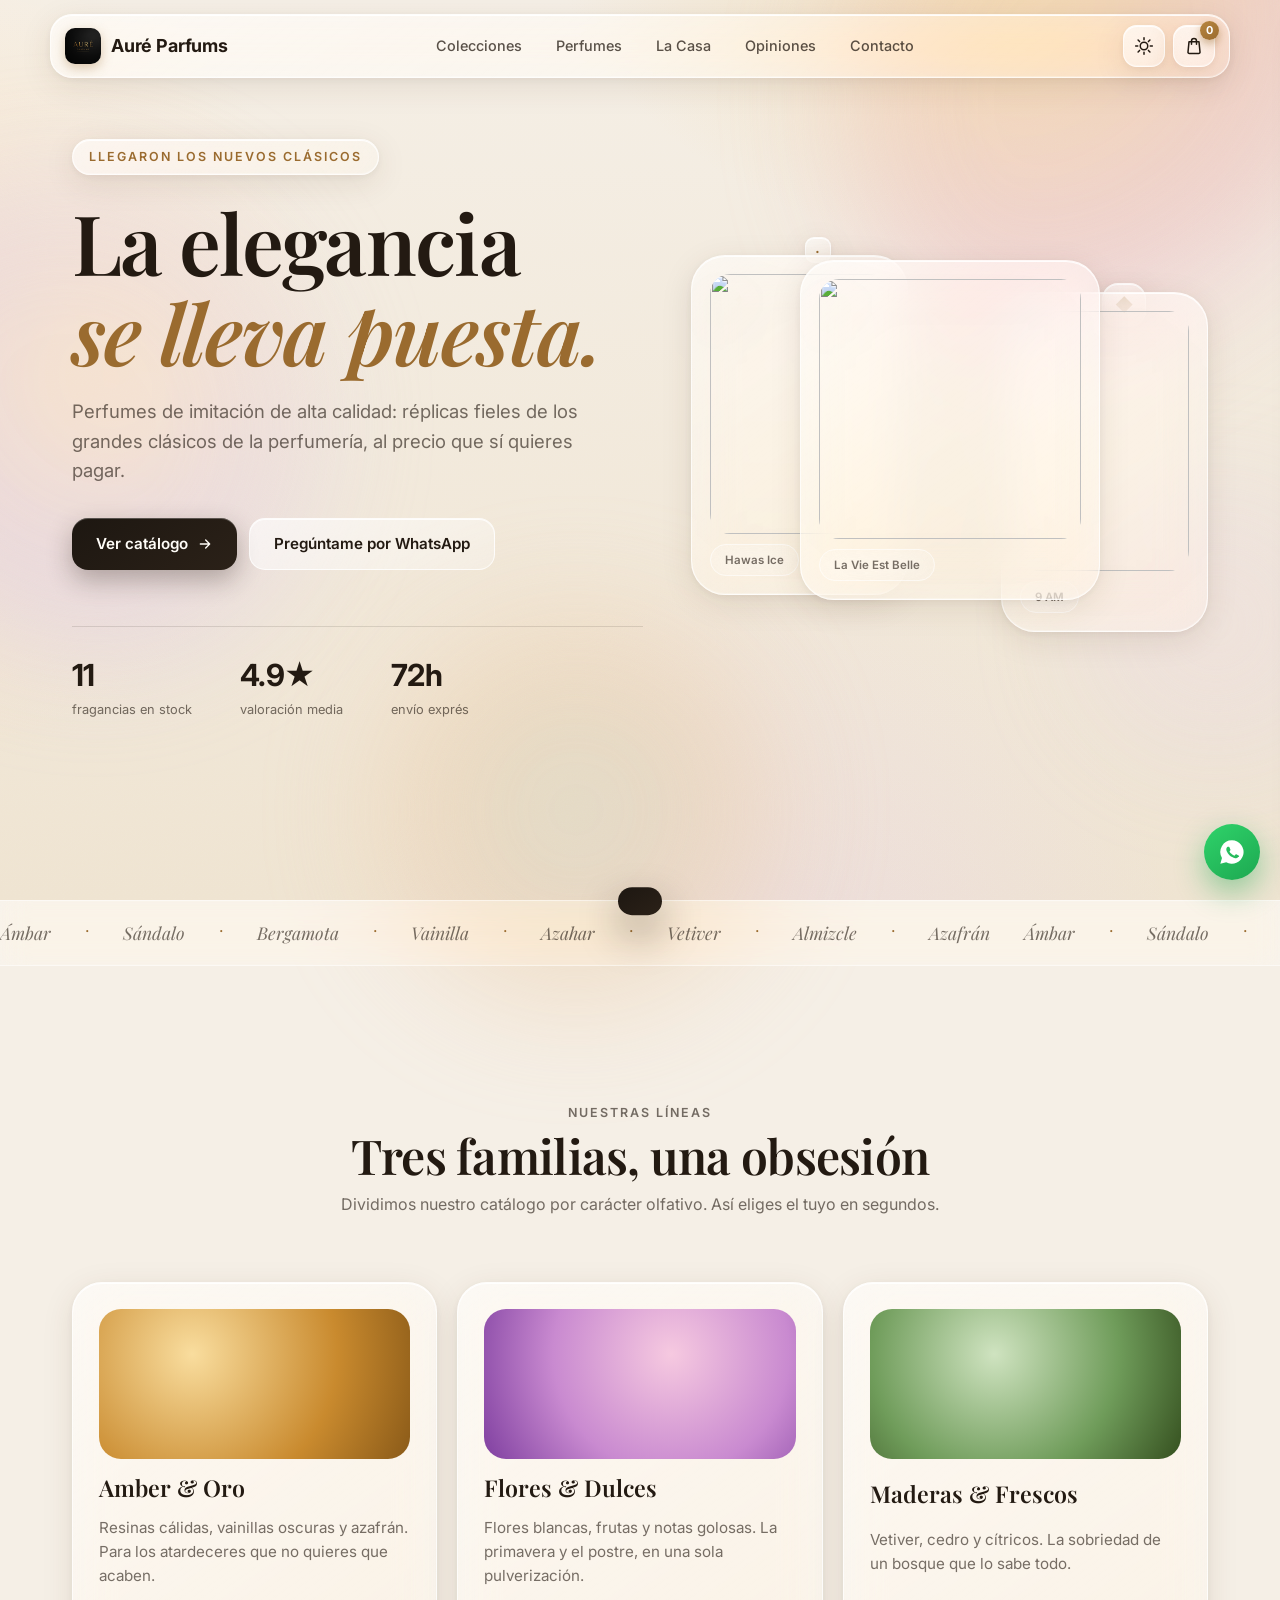
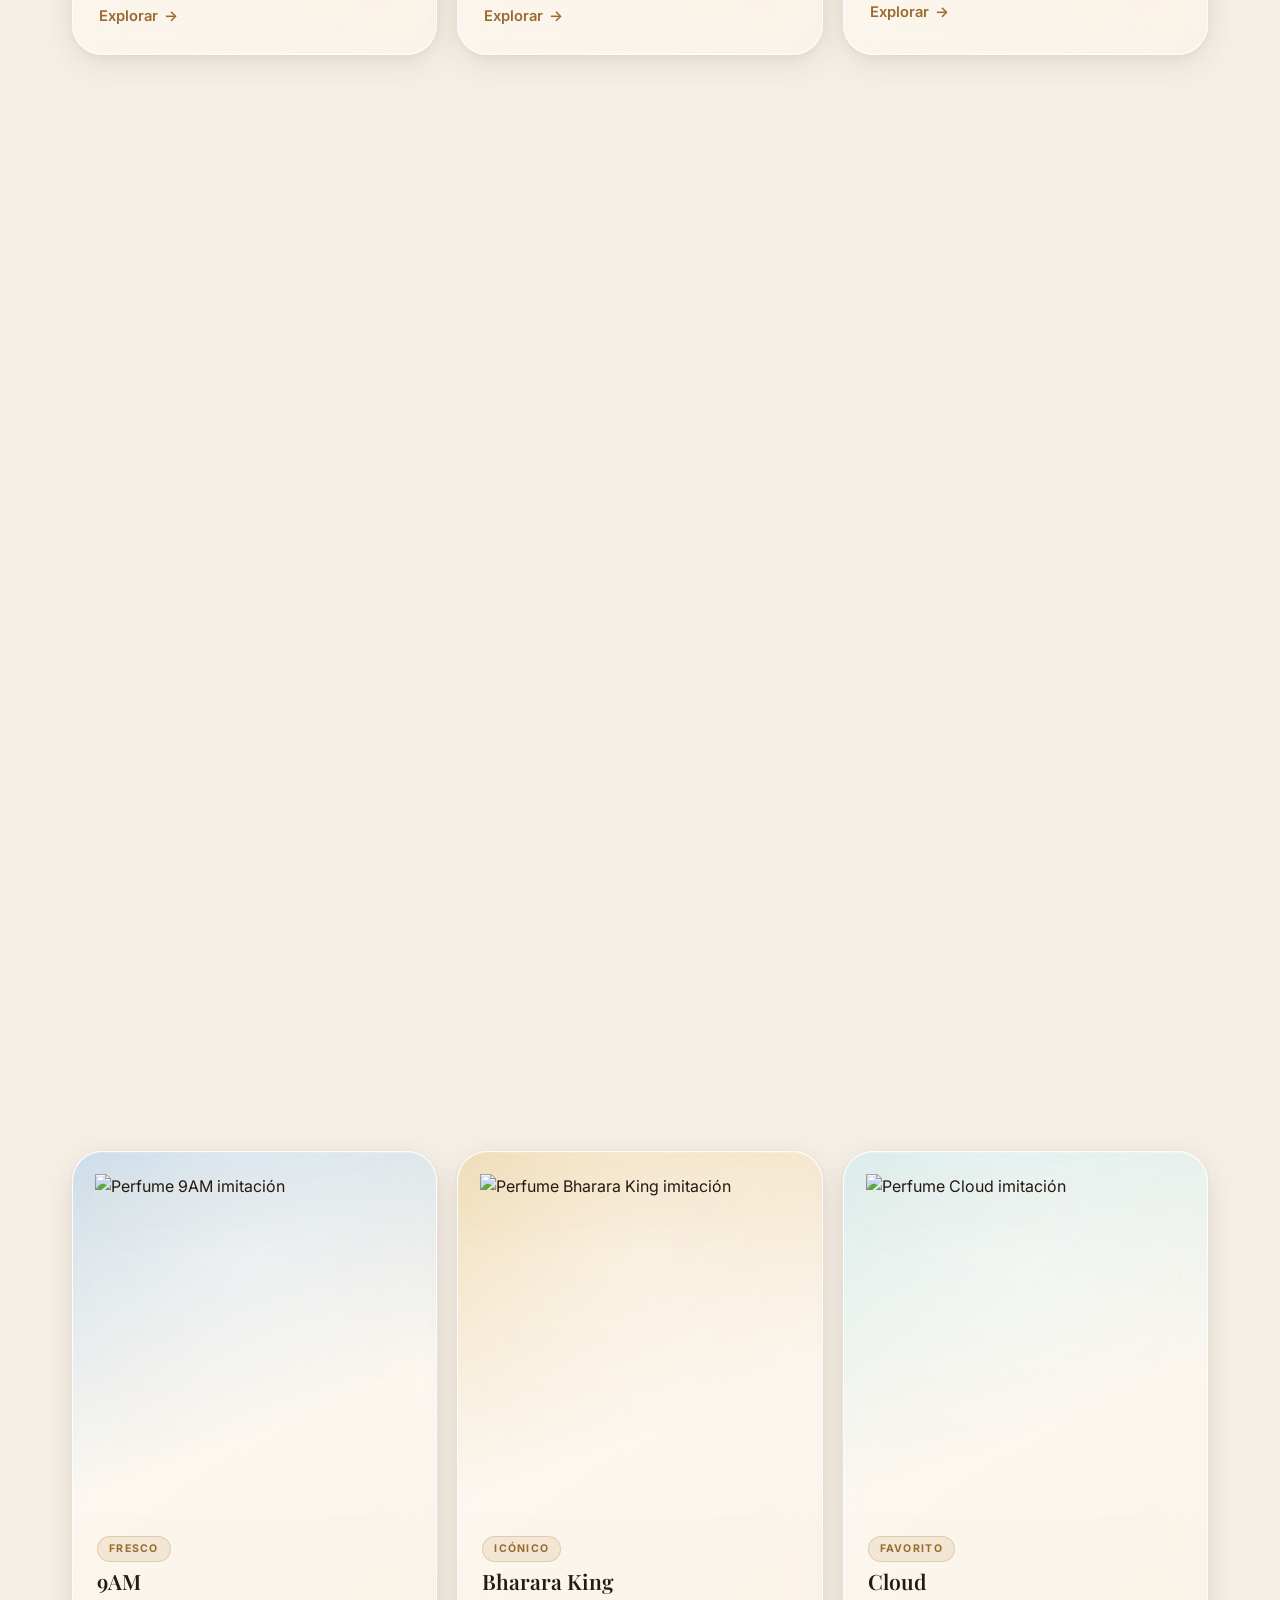
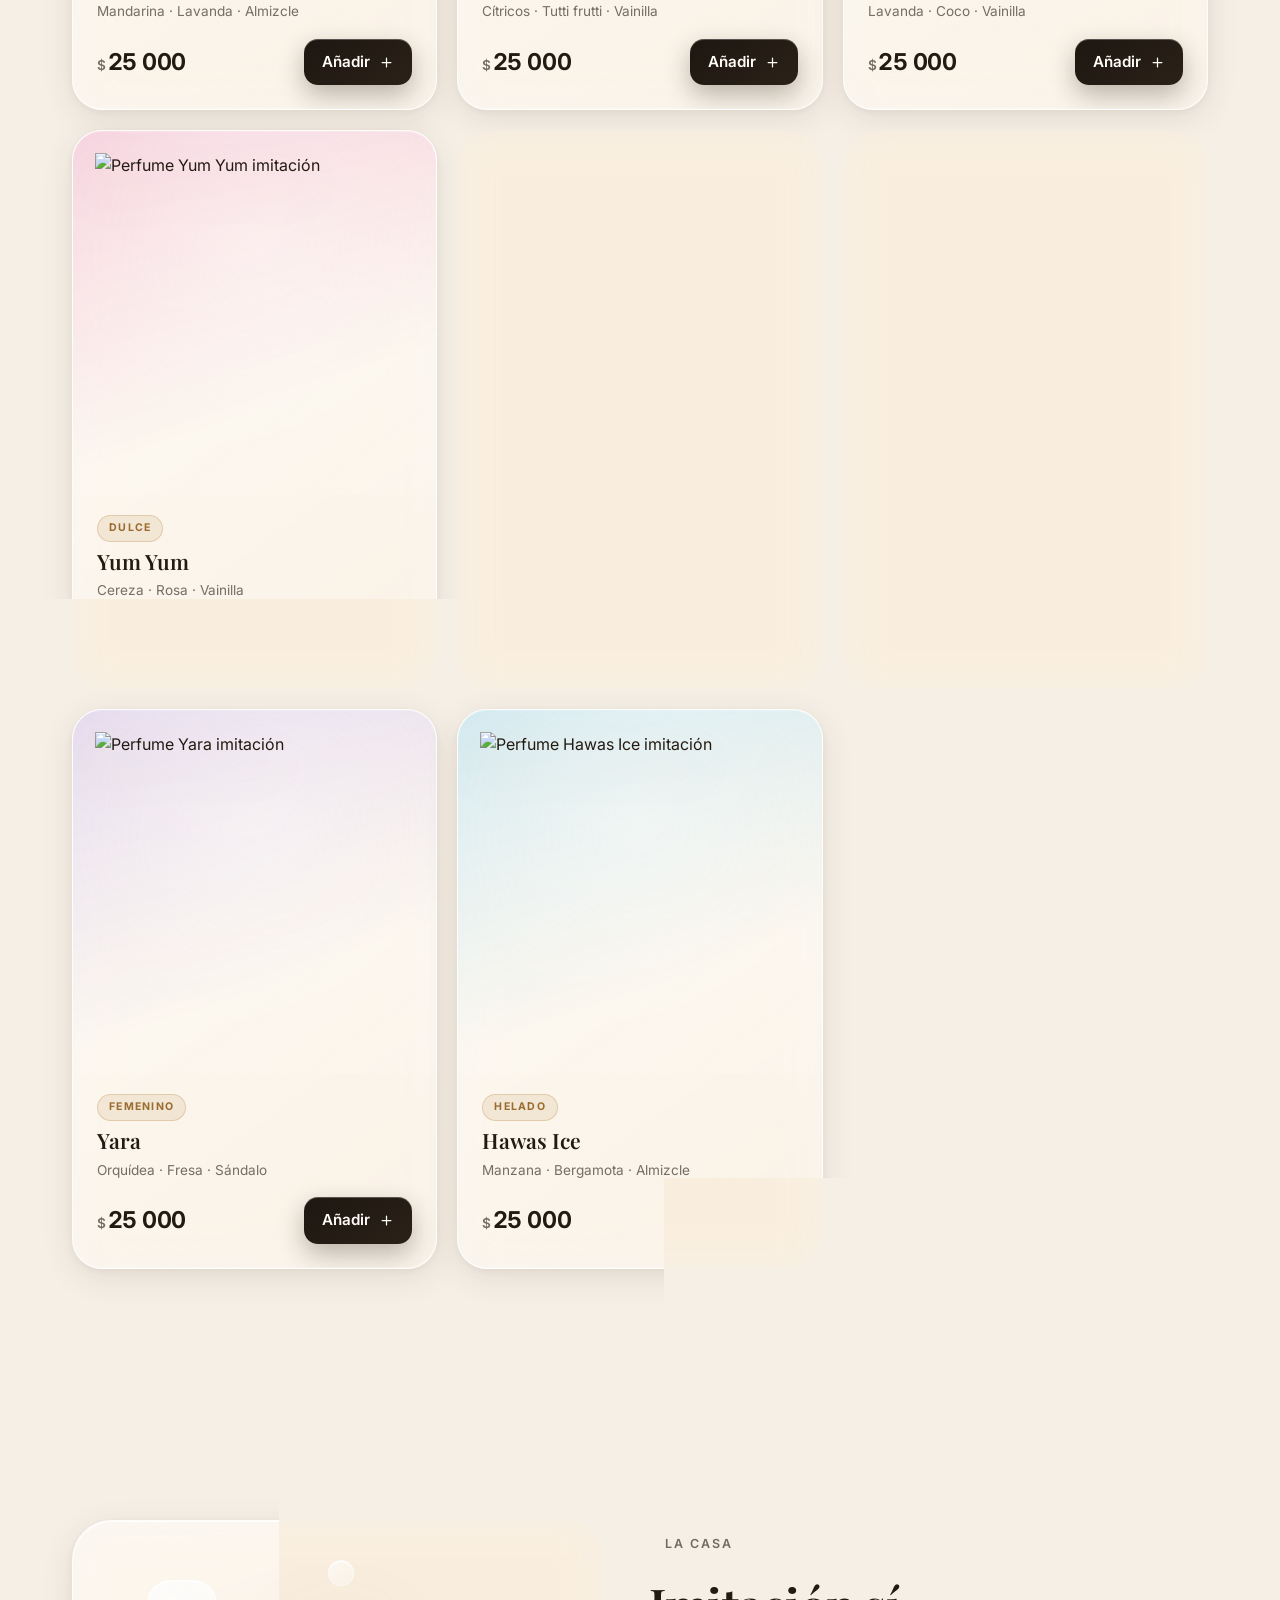
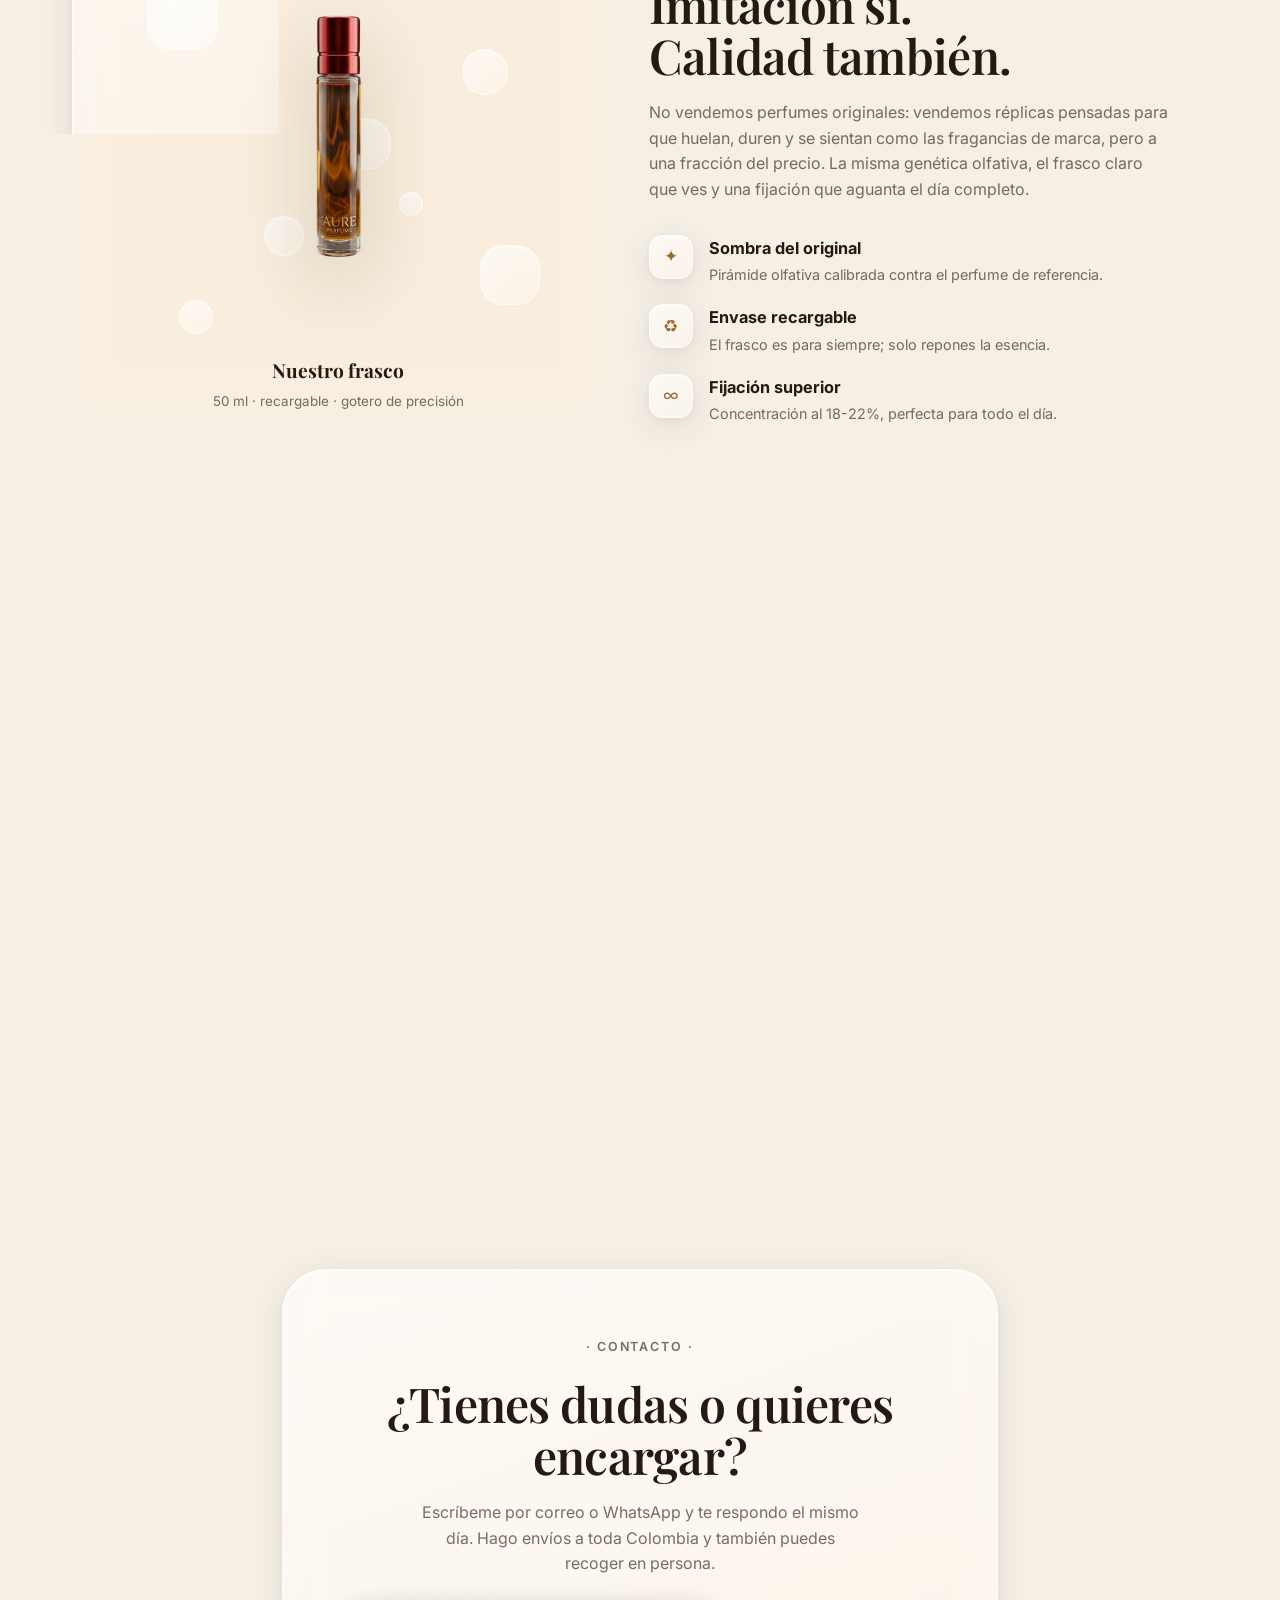
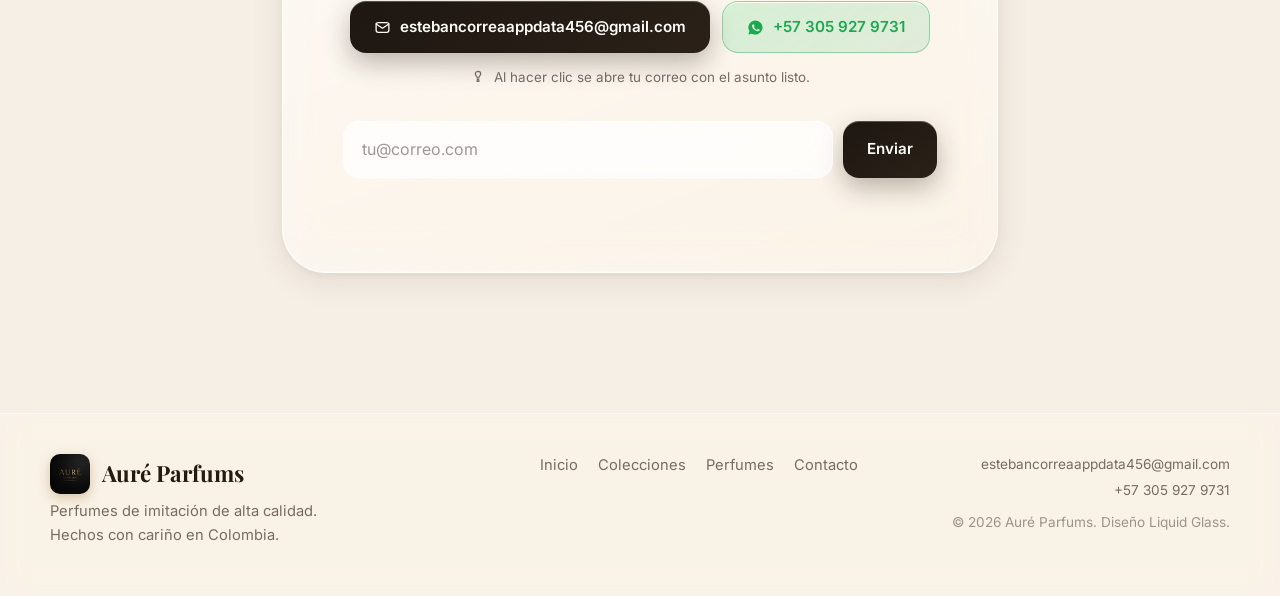
==== index.html @ 16561345 "Add files via upload" ====
<!DOCTYPE html>
<html lang="es" data-theme="light">
<head>
  <meta charset="UTF-8">
  <meta name="viewport" content="width=device-width, initial-scale=1.0, viewport-fit=cover">
  <meta name="theme-color" content="#f5efe6">
  <meta name="description" content="Auré Parfums — Perfumes imitación de alta calidad. Réplicas fieles de los grandes clásicos a precio justo. Envíos a toda Colombia.">
  <meta name="keywords" content="perfumes, imitacion, replica, eau de parfum, fragancias, Aure Parfums">
  <meta property="og:title" content="Auré Parfums — Fragancias de imitación">
  <meta property="og:description" content="Réplicas fieles de los grandes clásicos de la perfumería.">
  <meta property="og:type" content="website">
  <meta property="og:image" content="icon.png">
  <title>Auré Parfums — Perfumes de imitación</title>
  <link rel="icon" href="favicon.png">
  <link rel="preconnect" href="https://fonts.googleapis.com">
  <link rel="preconnect" href="https://fonts.gstatic.com" crossorigin>
  <link href="https://fonts.googleapis.com/css2?family=Inter:wght@400;500;600;700&family=Playfair+Display:ital,wght@0,500;0,600;0,700;1,500&display=swap" rel="stylesheet">
  <link rel="stylesheet" href="styles.css?v=4">
  <script>
    (function () {
      try {
        var t = localStorage.getItem("aure_theme");
        if (!t) t = (window.matchMedia && window.matchMedia("(prefers-color-scheme: dark)").matches) ? "dark" : "light";
        document.documentElement.setAttribute("data-theme", t);
      } catch (e) {}
    })();
  </script>
  <script type="application/ld+json">
  {
    "@context": "https://schema.org",
    "@type": "Store",
    "name": "Auré Parfums",
    "description": "Perfumes de imitación de alta calidad.",
    "contactPoint": {
      "@type": "ContactPoint",
      "email": "estebancorreaappdata456@gmail.com",
      "telephone": "+57 305 927 9731",
      "contactType": "customer support"
    }
  }
  </script>
</head>
<body>

  <!-- ===== ORNAMENTAL BACKGROUND ===== -->
  <div class="backdrop" aria-hidden="true">
    <div class="blob blob-a"></div>
    <div class="blob blob-b"></div>
    <div class="blob blob-c"></div>
    <div class="blob blob-d"></div>
    <div class="grain"></div>
  </div>

  <!-- ===== NAVBAR ===== -->
  <header class="nav" id="nav">
    <div class="nav-inner glass">
      <a class="brand" href="#top" aria-label="Auré Parfums inicio">
        <img src="icon.png" alt="Logo Auré Parfums" width="36" height="36" class="brand-logo">
        <span>Auré Parfums</span>
      </a>
      <nav class="links" aria-label="Principal">
        <a href="#colecciones">Colecciones</a>
        <a href="#productos">Perfumes</a>
        <a href="#experiencia">La Casa</a>
        <a href="#opiniones">Opiniones</a>
        <a href="#contacto">Contacto</a>
      </nav>
      <div class="nav-actions">
        <button class="icon-btn glass" id="themeBtn" aria-label="Cambiar tema claro u oscuro">
          <svg class="icon-sun" viewBox="0 0 24 24" width="20" height="20" fill="none" stroke="currentColor" stroke-width="1.8" stroke-linecap="round" stroke-linejoin="round">
            <circle cx="12" cy="12" r="4.5"/>
            <path d="M12 2v2.5M12 19.5V22M2 12h2.5M19.5 12H22M4.9 4.9l1.8 1.8M17.3 17.3l1.8 1.8M4.9 19.1l1.8-1.8M17.3 6.7l1.8-1.8"/>
          </svg>
          <svg class="icon-moon" viewBox="0 0 24 24" width="20" height="20" fill="none" stroke="currentColor" stroke-width="1.8" stroke-linecap="round" stroke-linejoin="round">
            <path d="M21 12.8A9 9 0 1 1 11.2 3a7 7 0 0 0 9.8 9.8z"/>
          </svg>
        </button>
        <button class="icon-btn glass" id="cartBtn" aria-label="Abrir carrito" aria-expanded="false">
          <svg viewBox="0 0 24 24" width="20" height="20" fill="none" stroke="currentColor" stroke-width="1.8" stroke-linecap="round" stroke-linejoin="round">
            <path d="M6 7h12l1.2 12.2a1.6 1.6 0 0 1-1.6 1.8H6.4a1.6 1.6 0 0 1-1.6-1.8L6 7z"/>
            <path d="M9 10V6a3 3 0 0 1 6 0v4"/>
          </svg>
          <span class="cart-count" id="cartCount" hidden>0</span>
        </button>
        <button class="icon-btn glass menu-btn" id="menuBtn" aria-label="Abrir menú" aria-expanded="false">
          <span></span><span></span>
        </button>
      </div>
    </div>
    <div class="mobile-menu glass" id="mobileMenu" hidden>
      <a href="#colecciones">Colecciones</a>
      <a href="#productos">Perfumes</a>
      <a href="#experiencia">La Casa</a>
      <a href="#opiniones">Opiniones</a>
      <a href="#contacto">Contacto</a>
    </div>
  </header>

  <main id="top">

    <!-- ===== HERO ===== -->
    <section class="hero">
      <div class="hero-copy">
        <p class="eyebrow glass reveal">Llegaron los nuevos clásicos</p>
        <h1 class="reveal">
          La elegancia<br>
          <em>se lleva puesta.</em>
        </h1>
        <p class="hero-sub reveal">
          Perfumes de imitación de alta calidad: réplicas fieles de los grandes
          clásicos de la perfumería, al precio que sí quieres pagar.
        </p>
        <div class="hero-cta reveal">
          <a class="btn btn-primary" href="#productos">
            Ver catálogo
            <svg viewBox="0 0 24 24" width="16" height="16" fill="none" stroke="currentColor" stroke-width="2" stroke-linecap="round" stroke-linejoin="round"><path d="M5 12h14M13 6l6 6-6 6"/></svg>
          </a>
          <a class="btn btn-ghost" href="https://wa.me/573059279731" target="_blank" rel="noopener">Pregúntame por WhatsApp</a>
        </div>
        <ul class="hero-stats reveal">
          <li><strong>11</strong><span>fragancias en stock</span></li>
          <li><strong>4.9★</strong><span>valoración media</span></li>
          <li><strong>72h</strong><span>envío exprés</span></li>
        </ul>
      </div>

      <div class="hero-visual" aria-hidden="true">
        <div class="glass-tile glass h1">
          <img class="tile-img" decoding="async" loading="lazy" width="200" height="260"
            src="https://images.tcdn.com.br/img/img_prod/487119/la_vie_est_belle_eau_de_parfum_707_1_6846a789a67456fe45ee2575c4ece8af.png"
            alt="">
          <span class="tile-tag">La Vie Est Belle</span>
        </div>
        <div class="glass-tile glass h2">
          <img class="tile-img" decoding="async" loading="lazy" width="200" height="260"
            src="https://212global.com/wp-content/uploads/2024/12/6730e2a56212290802e2ff54_thumbnail.png"
            alt="">
          <span class="tile-tag">Hawas Ice</span>
        </div>
        <div class="glass-tile glass h3">
          <img class="tile-img" decoding="async" loading="lazy" width="200" height="260"
            src="https://212global.com/wp-content/uploads/2024/06/65e88852fdc851737b9821f6_thumbnail.png"
            alt="">
          <span class="tile-tag">9 AM</span>
        </div>
        <span class="orbit glass" data-icon="◆"></span>
        <span class="orbit glass r2" data-icon="✦"></span>
        <span class="orbit glass r3" data-icon="·"></span>
      </div>
    </section>

    <!-- ===== MARQUEE ===== -->
    <div class="marquee" aria-hidden="true">
      <div class="marquee-track">
        <span>Ámbar</span><i>·</i><span>Sándalo</span><i>·</i><span>Bergamota</span><i>·</i><span>Vainilla</span><i>·</i><span>Azahar</span><i>·</i><span>Vetiver</span><i>·</i><span>Almizcle</span><i>·</i><span>Azafrán</span>
        <span>Ámbar</span><i>·</i><span>Sándalo</span><i>·</i><span>Bergamota</span><i>·</i><span>Vainilla</span><i>·</i><span>Azahar</span><i>·</i><span>Vetiver</span><i>·</i><span>Almizcle</span><i>·</i><span>Azafrán</span>
      </div>
    </div>

    <!-- ===== COLECCIONES ===== -->
    <section class="section" id="colecciones">
      <div class="section-head">
        <p class="eyebrow reveal">Nuestras líneas</p>
        <h2 class="reveal">Tres familias, una obsesión</h2>
        <p class="reveal">Dividimos nuestro catálogo por carácter olfativo. Así eliges el tuyo en segundos.</p>
      </div>
      <div class="cards">
        <article class="glass card reveal">
          <div class="card-art amber"></div>
          <h3>Amber & Oro</h3>
          <p>Resinas cálidas, vainillas oscuras y azafrán. Para los atardeceres que no quieres que acaben.</p>
          <a class="ghost-link" href="#productos">Explorar <span>→</span></a>
        </article>
        <article class="glass card reveal">
          <div class="card-art floral"></div>
          <h3>Flores & Dulces</h3>
          <p>Flores blancas, frutas y notas golosas. La primavera y el postre, en una sola pulverización.</p>
          <a class="ghost-link" href="#productos">Explorar <span>→</span></a>
        </article>
        <article class="glass card reveal">
          <div class="card-art woody"></div>
          <h3>Maderas & Frescos</h3>
          <p>Vetiver, cedro y cítricos. La sobriedad de un bosque que lo sabe todo.</p>
          <a class="ghost-link" href="#productos">Explorar <span>→</span></a>
        </article>
      </div>
    </section>

    <!-- ===== PRODUCTOS ===== -->
    <section class="section" id="productos">
      <div class="section-head">
        <p class="eyebrow reveal">Catálogo</p>
        <h2 class="reveal">Los imprescindibles</h2>
        <p class="reveal">Eau de Parfum de 50 ml. Calidad de imitación premium: estela, fijación y frasco que no se notan de segunda.</p>
        <p class="reveal price-scale">Todos los perfumes: 1 por 25.000 · 2 por 45.000 · 3 por 65.000. Cada frasco adicional +20.000.</p>
      </div>
      <div class="grid" id="productGrid">

        <article class="glass product reveal" data-nombre="La Vie Est Belle (Lancôme)" data-price>
          <div class="product-visual" data-tint="gold">
            <img class="product-img" width="300" height="300" decoding="async" loading="lazy"
              src="https://images.tcdn.com.br/img/img_prod/487119/la_vie_est_belle_eau_de_parfum_707_1_6846a789a67456fe45ee2575c4ece8af.png"
              alt="Perfume La Vie Est Belle imitación">
          </div>
          <div class="product-body">
            <span class="badge">Femenino</span>
            <h3>La Vie Est Belle</h3>
            <p class="notes">Iris · Praliné · Vainilla</p>
            <div class="product-row">
              <span class="price"><small>$</small><span class="price-value">25&nbsp;000</span></span>
              <button class="btn btn-primary add-btn" data-add>
                Añadir
                <svg viewBox="0 0 24 24" width="15" height="15" fill="none" stroke="currentColor" stroke-width="2" stroke-linecap="round"><path d="M12 5v14M5 12h14"/></svg>
              </button>
            </div>
          </div>
        </article>

        <article class="glass product reveal" data-nombre="Amber Rouge (Orientica)" data-price>
          <div class="product-visual" data-tint="amber">
            <img class="product-img" width="300" height="300" decoding="async" loading="lazy"
              src="https://perfubarranquilla.com/cdn/shop/files/AmberRouge.webp?v=1720296855&width=416"
              alt="Perfume Amber Rouge imitación">
          </div>
          <div class="product-body">
            <span class="badge">Best seller</span>
            <h3>Amber Rouge</h3>
            <p class="notes">Azafrán · Ámbar · Almizcle</p>
            <div class="product-row">
              <span class="price"><small>$</small><span class="price-value">25&nbsp;000</span></span>
              <button class="btn btn-primary add-btn" data-add>
                Añadir
                <svg viewBox="0 0 24 24" width="15" height="15" fill="none" stroke="currentColor" stroke-width="2" stroke-linecap="round"><path d="M12 5v14M5 12h14"/></svg>
              </button>
            </div>
          </div>
        </article>

        <article class="glass product reveal" data-nombre="9PM (Afnan)" data-price>
          <div class="product-visual" data-tint="night">
            <img class="product-img" width="300" height="300" decoding="async" loading="lazy"
              src="https://lamilas.com.au/cdn/shop/files/9pm.png?v=1750732670"
              alt="Perfume 9PM imitación">
          </div>
          <div class="product-body">
            <span class="badge">Nocturno</span>
            <h3>9PM</h3>
            <p class="notes">Vainilla · Lavanda · Bergamota</p>
            <div class="product-row">
              <span class="price"><small>$</small><span class="price-value">25&nbsp;000</span></span>
              <button class="btn btn-primary add-btn" data-add>
                Añadir
                <svg viewBox="0 0 24 24" width="15" height="15" fill="none" stroke="currentColor" stroke-width="2" stroke-linecap="round"><path d="M12 5v14M5 12h14"/></svg>
              </button>
            </div>
          </div>
        </article>

        <article class="glass product reveal" data-nombre="9AM (Afnan)" data-price>
          <div class="product-visual" data-tint="blue">
            <img class="product-img" width="300" height="300" decoding="async" loading="lazy"
              src="https://212global.com/wp-content/uploads/2024/06/65e88852fdc851737b9821f6_thumbnail.png"
              alt="Perfume 9AM imitación">
          </div>
          <div class="product-body">
            <span class="badge">Fresco</span>
            <h3>9AM</h3>
            <p class="notes">Mandarina · Lavanda · Almizcle</p>
            <div class="product-row">
              <span class="price"><small>$</small><span class="price-value">25&nbsp;000</span></span>
              <button class="btn btn-primary add-btn" data-add>
                Añadir
                <svg viewBox="0 0 24 24" width="15" height="15" fill="none" stroke="currentColor" stroke-width="2" stroke-linecap="round"><path d="M12 5v14M5 12h14"/></svg>
              </button>
            </div>
          </div>
        </article>

        <article class="glass product reveal" data-nombre="Bharara King (Bharara)" data-price>
          <div class="product-visual" data-tint="gold">
            <img class="product-img" width="300" height="300" decoding="async" loading="lazy"
              src="https://www.perfumeriabasic.com/cdn/shop/files/Bhararaking_1.png?v=1717086214"
              alt="Perfume Bharara King imitación">
          </div>
          <div class="product-body">
            <span class="badge">Icónico</span>
            <h3>Bharara King</h3>
            <p class="notes">Cítricos · Tutti frutti · Vainilla</p>
            <div class="product-row">
              <span class="price"><small>$</small><span class="price-value">25&nbsp;000</span></span>
              <button class="btn btn-primary add-btn" data-add>
                Añadir
                <svg viewBox="0 0 24 24" width="15" height="15" fill="none" stroke="currentColor" stroke-width="2" stroke-linecap="round"><path d="M12 5v14M5 12h14"/></svg>
              </button>
            </div>
          </div>
        </article>

        <article class="glass product reveal" data-nombre="Cloud (Ariana Grande)" data-price>
          <div class="product-visual" data-tint="white">
            <img class="product-img" width="300" height="300" decoding="async" loading="lazy"
              src="https://fragrance.org/wp-content/uploads/2019/10/Fragrance-of-the-Year-Women-Popular-Ariana-Grande-Cloud.png"
              alt="Perfume Cloud imitación">
          </div>
          <div class="product-body">
            <span class="badge">Favorito</span>
            <h3>Cloud</h3>
            <p class="notes">Lavanda · Coco · Vainilla</p>
            <div class="product-row">
              <span class="price"><small>$</small><span class="price-value">25&nbsp;000</span></span>
              <button class="btn btn-primary add-btn" data-add>
                Añadir
                <svg viewBox="0 0 24 24" width="15" height="15" fill="none" stroke="currentColor" stroke-width="2" stroke-linecap="round"><path d="M12 5v14M5 12h14"/></svg>
              </button>
            </div>
          </div>
        </article>

        <article class="glass product reveal" data-nombre="Yum Yum (Armaf)" data-price>
          <div class="product-visual" data-tint="pink">
            <img class="product-img" width="300" height="300" decoding="async" loading="lazy"
              src="https://rcperfumery.com.co/wp-content/uploads/2025/02/Photoroom_20250201_143230.png"
              alt="Perfume Yum Yum imitación">
          </div>
          <div class="product-body">
            <span class="badge">Dulce</span>
            <h3>Yum Yum</h3>
            <p class="notes">Cereza · Rosa · Vainilla</p>
            <div class="product-row">
              <span class="price"><small>$</small><span class="price-value">25&nbsp;000</span></span>
              <button class="btn btn-primary add-btn" data-add>
                Añadir
                <svg viewBox="0 0 24 24" width="15" height="15" fill="none" stroke="currentColor" stroke-width="2" stroke-linecap="round"><path d="M12 5v14M5 12h14"/></svg>
              </button>
            </div>
          </div>
        </article>

        <article class="glass product reveal" data-nombre="Valentino Uomo Born in Roma Intense" data-price>
          <div class="product-visual" data-tint="red">
            <img class="product-img" width="300" height="300" decoding="async" loading="lazy"
              src="https://arle.co/cdn/shop/files/valentinouomoborninromaintense2-Photoroom_1890f109-589c-47e5-bb18-ef570807c805.png?v=1753894574&width=1000"
              alt="Perfume Valentino Uomo imitación">
          </div>
          <div class="product-body">
            <span class="badge">Seductor</span>
            <h3>Valentino Uomo</h3>
            <p class="notes">Cuero · Vainilla · Romero</p>
            <div class="product-row">
              <span class="price"><small>$</small><span class="price-value">25&nbsp;000</span></span>
              <button class="btn btn-primary add-btn" data-add>
                Añadir
                <svg viewBox="0 0 24 24" width="15" height="15" fill="none" stroke="currentColor" stroke-width="2" stroke-linecap="round"><path d="M12 5v14M5 12h14"/></svg>
              </button>
            </div>
          </div>
        </article>

        <article class="glass product reveal" data-nombre="Odyssey Mandarin Sky (Armaf)" data-price>
          <div class="product-visual" data-tint="peach">
            <img class="product-img" width="300" height="300" decoding="async" loading="lazy"
              src="https://rcperfumery.com.co/wp-content/uploads/2025/07/Photoroom_20250705_164620.png"
              alt="Perfume Odyssey Mandarin Sky imitación">
          </div>
          <div class="product-body">
            <span class="badge">Cítrico</span>
            <h3>Mandarin Sky</h3>
            <p class="notes">Mandarina · Caramelo · Cedro</p>
            <div class="product-row">
              <span class="price"><small>$</small><span class="price-value">25&nbsp;000</span></span>
              <button class="btn btn-primary add-btn" data-add>
                Añadir
                <svg viewBox="0 0 24 24" width="15" height="15" fill="none" stroke="currentColor" stroke-width="2" stroke-linecap="round"><path d="M12 5v14M5 12h14"/></svg>
              </button>
            </div>
          </div>
        </article>

        <article class="glass product reveal" data-nombre="Yara (Lattafa)" data-price>
          <div class="product-visual" data-tint="lilac">
            <img class="product-img" width="300" height="300" decoding="async" loading="lazy"
              src="https://fimgs.net/mdimg/perfume/o.76880.jpg"
              alt="Perfume Yara imitación">
          </div>
          <div class="product-body">
            <span class="badge">Femenino</span>
            <h3>Yara</h3>
            <p class="notes">Orquídea · Fresa · Sándalo</p>
            <div class="product-row">
              <span class="price"><small>$</small><span class="price-value">25&nbsp;000</span></span>
              <button class="btn btn-primary add-btn" data-add>
                Añadir
                <svg viewBox="0 0 24 24" width="15" height="15" fill="none" stroke="currentColor" stroke-width="2" stroke-linecap="round"><path d="M12 5v14M5 12h14"/></svg>
              </button>
            </div>
          </div>
        </article>

        <article class="glass product reveal" data-nombre="Hawas Ice (Rasasi)" data-price>
          <div class="product-visual" data-tint="ice">
            <img class="product-img" width="300" height="300" decoding="async" loading="lazy"
              src="https://212global.com/wp-content/uploads/2024/12/6730e2a56212290802e2ff54_thumbnail.png"
              alt="Perfume Hawas Ice imitación">
          </div>
          <div class="product-body">
            <span class="badge">Helado</span>
            <h3>Hawas Ice</h3>
            <p class="notes">Manzana · Bergamota · Almizcle</p>
            <div class="product-row">
              <span class="price"><small>$</small><span class="price-value">25&nbsp;000</span></span>
              <button class="btn btn-primary add-btn" data-add>
                Añadir
                <svg viewBox="0 0 24 24" width="15" height="15" fill="none" stroke="currentColor" stroke-width="2" stroke-linecap="round"><path d="M12 5v14M5 12h14"/></svg>
              </button>
            </div>
          </div>
        </article>

      </div>
    </section>

    <!-- ===== EXPERIENCIA / LA CASA ===== -->
    <section class="section split" id="experiencia">
      <div class="split-visual glass reveal">
        <div class="atoms" aria-hidden="true">
          <span class="atom"></span><span class="atom"></span><span class="atom"></span>
          <span class="atom"></span><span class="atom"></span><span class="atom"></span>
          <span class="atom"></span><span class="atom"></span>
        </div>
        <figure class="bottle-fig">
          <img class="bottle-img" width="420" height="420" decoding="async" loading="lazy"
            src="perfume.png" alt="Frasco de perfume Auré Parfums de 50 ml">
          <figcaption>
            <strong>Nuestro frasco</strong>
            <span>50 ml · recargable · gotero de precisión</span>
          </figcaption>
        </figure>
      </div>
      <div class="split-copy">
        <p class="eyebrow reveal">La Casa</p>
        <h2 class="reveal">Imitación sí.<br>Calidad también.</h2>
        <p class="reveal">No vendemos perfumes originales: vendemos réplicas pensadas para que huelan, duren y se sientan como las fragancias de marca, pero a una fracción del precio. La misma genética olfativa, el frasco claro que ves y una fijación que aguanta el día completo.</p>
        <ul class="features">
          <li class="reveal"><span class="f-icon glass">✦</span><div><strong>Sombra del original</strong><p>Pirámide olfativa calibrada contra el perfume de referencia.</p></div></li>
          <li class="reveal"><span class="f-icon glass">♻</span><div><strong>Envase recargable</strong><p>El frasco es para siempre; solo repones la esencia.</p></div></li>
          <li class="reveal"><span class="f-icon glass">∞</span><div><strong>Fijación superior</strong><p>Concentración al 18-22%, perfecta para todo el día.</p></div></li>
        </ul>
      </div>
    </section>

    <!-- ===== OPINIONES ===== -->
    <section class="section" id="opiniones">
      <div class="section-head">
        <p class="eyebrow reveal">Opiniones</p>
        <h2 class="reveal">Lo que huele la gente</h2>
      </div>
      <div class="quotes">
        <figure class="glass reveal">
          <div class="stars">★★★★★</div>
          <blockquote>“Me pararon en el ascensor para preguntarme qué perfume llevaba. Y lo mío era una imitación.”</blockquote>
          <figcaption>— Carmen L.</figcaption>
        </figure>
        <figure class="glass reveal">
          <div class="stars">★★★★★</div>
          <blockquote>“La duración es de otro nivel. 8 horas en la oficina y sigo notándolo.”</blockquote>
          <figcaption>— Andrés M.</figcaption>
        </figure>
        <figure class="glass reveal">
          <div class="stars">★★★★★</div>
          <blockquote>“El precio sí se nota: no pagas por la marca y el aroma queda igual. Repetí compra.”</blockquote>
          <figcaption>— Valentina R.</figcaption>
        </figure>
      </div>
    </section>

    <!-- ===== NEWSLETTER + CONTACTO ===== -->
    <section class="section newsletter-wrap" id="contacto">
      <div class="newsletter glass reveal">
        <p class="eyebrow">· Contacto ·</p>
        <h2>¿Tienes dudas o quieres encargar?</h2>
        <p>Escríbeme por correo o WhatsApp y te respondo el mismo día. Hago envíos a toda Colombia y también puedes recoger en persona.</p>
        <div class="contact-row">
          <a class="btn btn-primary" href="mailto:estebancorreaappdata456@gmail.com?subject=Consulta%20sobre%20perfumes%20Aur%C3%A9%20Parfums">
            <svg viewBox="0 0 24 24" width="17" height="17" fill="none" stroke="currentColor" stroke-width="1.8" stroke-linecap="round" stroke-linejoin="round"><rect x="3" y="5" width="18" height="14" rx="3"/><path d="M3 7l9 6 9-6"/></svg>
            estebancorreaappdata456@gmail.com
          </a>
          <a class="btn btn-ghost wa-ghost" href="https://wa.me/573059279731?text=Hola%20Aur%C3%A9%20Parfums%2C%20quiero%20informaci%C3%B3n%20sobre%20sus%20perfumes" target="_blank" rel="noopener">
            <svg viewBox="0 0 24 24" width="17" height="17" fill="currentColor"><path d="M12 2a10 10 0 0 0-8.6 15.1L2 22l5-1.3A10 10 0 1 0 12 2zm5.4 14.1c-.2.6-1.2 1.2-1.7 1.2-.4.1-1 .1-1.6-.1-.4-.1-.9-.3-1.5-.6-2.6-1.1-4.3-3.8-4.4-4-.1-.2-1.1-1.4-1.1-2.7 0-1.3.7-1.9.9-2.2.2-.3.5-.3.6-.3h.5c.2 0 .4 0 .6.4l.9 2.1c.1.2.1.4 0 .5l-.5.7c-.1.2-.3.3-.1.6.1.3.7 1.2 1.5 1.9 1 1 1.9 1.3 2.2 1.5.3.1.4.1.6-.1l.8-.9c.2-.3.4-.2.6-.1l1.9.9c.3.1.4.2.5.3 0 .1 0 .6-.1 1z"/></svg>
            +57 305 927 9731
          </a>
        </div>
        <div class="mail-note">
          <svg viewBox="0 0 24 24" width="16" height="16" fill="none" stroke="currentColor" stroke-width="1.8" stroke-linecap="round" stroke-linejoin="round"><path d="M12 2a4 4 0 0 1 4 4c0 1.3-.6 1.9-1.2 2.6C14.1 9.5 13.5 10.4 13 12H11c-.5-1.6-1.1-2.5-1.8-3.4C8.6 7.9 8 7.3 8 6a4 4 0 0 1 4-4z"/><path d="M11 14h2l.5 3h-3l.5-3z"/></svg>
          <span>Al hacer clic se abre tu correo con el asunto listo.</span>
        </div>
        <form class="newsletter-form" id="newsForm" novalidate>
          <input type="email" id="newsEmail" placeholder="tu@correo.com" aria-label="Tu correo electrónico" required>
          <button class="btn btn-primary" type="submit">Enviar</button>
        </form>
        <p class="form-msg" id="newsMsg" role="status"></p>
      </div>
    </section>

  </main>

  <!-- ===== FOOTER ===== -->
  <footer class="footer">
    <div class="footer-inner">
      <div class="footer-brand">
        <img class="brand-logo" src="icon.png" alt="Logo Auré Parfums" width="40" height="40" loading="lazy">
        <strong>Auré Parfums</strong>
        <p>Perfumes de imitación de alta calidad. Hechos con cariño en Colombia.</p>
      </div>
      <nav aria-label="Institucional">
        <a href="#top">Inicio</a>
        <a href="#colecciones">Colecciones</a>
        <a href="#productos">Perfumes</a>
        <a href="#contacto">Contacto</a>
      </nav>
      <div class="footer-meta">
        <a class="mailto-link" href="mailto:estebancorreaappdata456@gmail.com">estebancorreaappdata456@gmail.com</a>
        <a class="mailto-link" href="https://wa.me/573059279731" target="_blank" rel="noopener">+57 305 927 9731</a>
        <p class="fine">© 2026 Auré Parfums. Diseño Liquid Glass.</p>
      </div>
    </div>
  </footer>

  <!-- ===== WHATSAPP FLOTANTE ===== -->
  <a href="https://wa.me/573059279731?text=Hola%20Aur%C3%A9%20Parfums%2C%20vengo%20de%20la%20p%C3%A1gina%20y%20quiero%20hacer%20un%20pedido" class="wa-float" target="_blank" rel="noopener" aria-label="Escríbenos por WhatsApp">
    <svg viewBox="0 0 24 24" width="26" height="26" fill="#fff"><path d="M12 2a10 10 0 0 0-8.6 15.1L2 22l5-1.3A10 10 0 1 0 12 2zm5.4 14.1c-.2.6-1.2 1.2-1.7 1.2-.4.1-1 .1-1.6-.1-.4-.1-.9-.3-1.5-.6-2.6-1.1-4.3-3.8-4.4-4-.1-.2-1.1-1.4-1.1-2.7 0-1.3.7-1.9.9-2.2.2-.3.5-.3.6-.3h.5c.2 0 .4 0 .6.4l.9 2.1c.1.2.1.4 0 .5l-.5.7c-.1.2-.3.3-.1.6.1.3.7 1.2 1.5 1.9 1 1 1.9 1.3 2.2 1.5.3.1.4.1.6-.1l.8-.9c.2-.3.4-.2.6-.1l1.9.9c.3.1.4.2.5.3 0 .1 0 .6-.1 1z"/></svg>
  </a>

  <!-- ===== CART DRAWER ===== -->
  <div class="scrim" id="scrim" hidden></div>
  <aside class="drawer glass" id="cartDrawer" aria-hidden="true" aria-label="Carrito de compra">
    <div class="drawer-head">
      <h3>Tu carrito</h3>
      <button class="icon-btn" id="closeCart" aria-label="Cerrar carrito">
        <svg viewBox="0 0 24 24" width="20" height="20" fill="none" stroke="currentColor" stroke-width="2" stroke-linecap="round"><path d="M6 6l12 12M18 6L6 18"/></svg>
      </button>
    </div>
    <ul class="cart-items" id="cartItems"></ul>
    <div class="drawer-foot">
      <div class="drawer-total">
        <span>Total (escala: 1·25.000 · 2·45.000 · 3·65.000)</span><strong id="cartTotal">$0</strong>
      </div>
      <p class="fine">Pide por WhatsApp o correo con tu pedido y listo.</p>
      <button class="btn btn-primary btn-block" id="checkoutBtn">Confirmar por WhatsApp</button>
    </div>
  </aside>

  <!-- ===== TOAST ===== -->
  <div class="toast" id="toast" role="status" aria-live="polite"></div>

  <script src="script.js?v=4" defer></script>
</body>
</html>
---- styles.css ----
/* ============================================================
   Fraguance — Liquid Glass design system
   Mobile-first, performant, follows prefers-reduced-motion
   ============================================================ */

:root {
  --bg-1: #f5efe6;
  --bg-2: #efe4d1;
  --ink: #231a12;
  --ink-soft: rgba(35, 26, 18, 0.62);
  --accent: #9a6b2f;
  --accent-2: #b8863f;
  --inv: #fffdf8;

  --glass-bg: linear-gradient(145deg, rgba(255, 255, 255, 0.62), rgba(255, 255, 255, 0.28));
  --glass-bg-strong: linear-gradient(145deg, rgba(255, 255, 255, 0.8), rgba(255, 255, 255, 0.38));
  --glass-border: rgba(255, 255, 255, 0.72);
  --glass-border-in: rgba(255, 255, 255, 0.55);
  --glass-blur: blur(22px) saturate(180%);
  --glass-blur-sm: blur(14px) saturate(160%);

  --r-lg: 30px;
  --r-md: 22px;
  --r-sm: 14px;

  --shadow-1: 0 8px 32px rgba(74, 52, 22, 0.10), 0 2px 8px rgba(74, 52, 22, 0.06);
  --shadow-2: 0 24px 70px rgba(74, 52, 22, 0.14);

  --ease: cubic-bezier(0.22, 1, 0.36, 1);
  --font-sans: "Inter", -apple-system, BlinkMacSystemFont, "Segoe UI", Roboto, sans-serif;
  --font-serif: "Playfair Display", Georgia, "Times New Roman", serif;
}

* { box-sizing: border-box; margin: 0; padding: 0; }

html {
  scroll-behavior: smooth;
  -webkit-text-size-adjust: 100%;
  scrollbar-color: rgba(154, 107, 47, 0.4) transparent;
}

body {
  font-family: var(--font-sans);
  color: var(--ink);
  background: var(--bg-1);
  line-height: 1.6;
  overflow-x: hidden;
  min-height: 100vh;
  -webkit-font-smoothing: antialiased;
}

body.no-scroll { overflow: hidden; }

img, svg { display: block; }
a { color: inherit; text-decoration: none; }
button { font: inherit; color: inherit; background: none; border: 0; cursor: pointer; }
ul { list-style: none; }
::selection { background: rgba(184, 134, 63, 0.28); }

/* ---------- Ornamental background ---------- */
.backdrop {
  position: fixed;
  inset: 0;
  z-index: -2;
  background:
    radial-gradient(900px 600px at 85% -10%, rgba(236, 200, 130, 0.5), transparent 60%),
    radial-gradient(800px 700px at -10% 40%, rgba(255, 224, 180, 0.55), transparent 60%),
    radial-gradient(700px 700px at 60% 110%, rgba(230, 200, 250, 0.28), transparent 60%),
    linear-gradient(180deg, var(--bg-1), var(--bg-2));
}

.blob {
  position: absolute;
  border-radius: 50%;
  filter: blur(60px);
  opacity: 0.55;
  will-change: transform;
}

.blob-a { width: 44vmax; height: 44vmax; top: -14vmax; right: -10vmax; background: radial-gradient(circle at 30% 30%, #f7d9a0, #e9b8c6 55%, transparent 70%); animation: drift 26s ease-in-out infinite alternate; }
.blob-b { width: 38vmax; height: 38vmax; top: 20%; left: -14vmax; background: radial-gradient(circle at 60% 40%, #ffe7c4, #d9c7f0 60%, transparent 72%); animation: drift 32s ease-in-out infinite alternate-reverse; }
.blob-c { width: 30vmax; height: 30vmax; bottom: -8vmax; left: 30%; background: radial-gradient(circle at 50% 50%, #cdd9c2, #f2cba7 65%, transparent 75%); animation: drift 22s ease-in-out infinite alternate; }
.blob-d { width: 20vmax; height: 20vmax; top: 55%; right: -5vmax; background: radial-gradient(circle at 50% 50%, rgba(255, 240, 215, 0.9), rgba(214, 190, 240, 0.5) 60%, transparent); animation: drift 20s ease-in-out infinite alternate-reverse; }

@keyframes drift {
  from { transform: translate3d(0, 0, 0) scale(1); }
  to   { transform: translate3d(4vmax, -3vmax, 0) scale(1.12); }
}

.grain {
  position: absolute;
  inset: 0;
  opacity: 0.5;
  mix-blend-mode: overlay;
  background-image: url("data:image/svg+xml,%3Csvg xmlns='http://www.w3.org/2000/svg' width='120' height='120'%3E%3Cfilter id='n'%3E%3CfeTurbulence type='fractalNoise' baseFrequency='0.9' numOctaves='2'/%3E%3C/filter%3E%3Crect width='120' height='120' filter='url(%23n)' opacity='0.18'/%3E%3C/svg%3E");
}

/* ---------- Glass primitives ---------- */
.glass {
  background: var(--glass-bg);
  -webkit-backdrop-filter: var(--glass-blur);
  backdrop-filter: var(--glass-blur);
  border: 1px solid var(--glass-border);
  box-shadow: var(--shadow-1),
      inset 0 1px 0 rgba(255, 255, 255, 0.9),
      inset 0 -1px 0 rgba(255, 255, 255, 0.25);
}

/* Size-based blur: small objects softer, large objects deeper (Apple Liquid Glass) */
.icon-btn.glass, .f-icon, .tile-tag { -webkit-backdrop-filter: var(--glass-blur-sm); backdrop-filter: var(--glass-blur-sm); }

/* Pressable glass */
@media (hover: hover) and (pointer: fine) {
  .glass-pressable { transition: transform 0.35s var(--ease), box-shadow 0.35s var(--ease); }
  .glass-pressable:hover {
    transform: translateY(-4px);
    box-shadow: var(--shadow-2), inset 0 1px 0 rgba(255, 255, 255, 0.95);
  }
  .glass-pressable:active { transform: translateY(0) scale(0.98); }
}

/* ---------- Layout helpers ---------- */
.section {
  max-width: 1180px;
  margin: 0 auto;
  padding: clamp(72px, 10vw, 120px) 22px;
}

.section-head {
  text-align: center;
  max-width: 640px;
  margin: 0 auto clamp(40px, 6vw, 64px);
}
.section-head p { color: var(--ink-soft); margin-top: 10px; }

h1, h2, h3 { font-weight: 600; line-height: 1.08; }

h1 {
  font-family: var(--font-serif);
  font-size: clamp(2.6rem, 8vw, 5.2rem);
  font-weight: 600;
  letter-spacing: -0.02em;
}
h1 em { font-style: italic; color: var(--accent); }

h2 { font-size: clamp(1.9rem, 4.6vw, 3rem); letter-spacing: -0.015em; font-family: var(--font-serif); }

.eyebrow {
  display: inline-block;
  font-size: 0.78rem;
  font-weight: 600;
  letter-spacing: 0.16em;
  text-transform: uppercase;
  color: var(--accent);
  padding: 7px 16px;
  border-radius: 999px;
}

/* ---------- Navbar ---------- */
.nav {
  position: fixed;
  top: 0;
  left: 0;
  right: 0;
  z-index: 50;
  padding: 14px 16px 0;
}
.nav-inner {
  max-width: 1180px;
  margin: 0 auto;
  display: flex;
  align-items: center;
  justify-content: space-between;
  gap: 16px;
  padding: 10px 14px;
  border-radius: 22px;
  transition: background 0.3s;
}
.nav.scrolled .nav-inner { background: var(--glass-bg-strong); }

.brand { display: flex; align-items: center; gap: 10px; font-weight: 700; font-size: 1.12rem; letter-spacing: -0.01em; }
.brand-logo {
  border-radius: 10px;
  width: 36px;
  height: 36px;
  object-fit: cover;
  box-shadow: 0 4px 12px rgba(154, 107, 47, 0.35);
}

.links { display: none; gap: 6px; }
.links a {
  padding: 8px 14px;
  border-radius: 12px;
  font-size: 0.9rem;
  font-weight: 500;
  color: var(--ink);
  opacity: 0.75;
  transition: opacity 0.2s, background 0.2s;
}
.links a:hover { opacity: 1; background: rgba(255, 255, 255, 0.5); }

.nav-actions { display: flex; align-items: center; gap: 8px; }

.icon-btn {
  position: relative;
  width: 42px;
  height: 42px;
  border-radius: 14px;
  display: grid;
  place-items: center;
  transition: transform 0.25s var(--ease);
}
.icon-btn:active { transform: scale(0.92); }

.cart-count {
  position: absolute;
  top: -5px;
  right: -5px;
  min-width: 19px;
  height: 19px;
  padding: 0 5px;
  border-radius: 999px;
  background: linear-gradient(145deg, var(--accent-2), var(--accent));
  color: #fff;
  font-size: 0.68rem;
  font-weight: 700;
  display: grid;
  place-items: center;
  box-shadow: 0 4px 10px rgba(154, 107, 47, 0.5);
}

.menu-btn span {
  display: block;
  width: 17px;
  height: 2px;
  background: var(--ink);
  border-radius: 2px;
  margin: 2.5px auto;
  transition: transform 0.3s var(--ease), opacity 0.3s;
}
.menu-btn.active span:nth-child(1) { transform: translateY(4.5px) rotate(45deg); }
.menu-btn.active span:nth-child(2) { transform: translateY(-2.5px) rotate(-45deg); }

.mobile-menu {
  max-width: 1180px;
  margin: 8px auto 0;
  border-radius: var(--r-md);
  padding: 10px;
  display: grid;
}
.mobile-menu a { padding: 13px 16px; border-radius: 14px; font-weight: 500; }
.mobile-menu a:hover { background: rgba(255, 255, 255, 0.5); }
.mobile-menu[hidden] { display: none; }

/* ---------- Hero ---------- */
.hero {
  max-width: 1180px;
  margin: 0 auto;
  padding: calc(96px + env(safe-area-inset-top)) 22px 40px;
  display: grid;
  gap: 48px;
  align-items: center;
}
@media (min-width: 940px) {
  .hero { grid-template-columns: 1.05fr 0.95fr; min-height: 100vh; padding-top: 0; align-items: center; }
}

.hero-copy .eyebrow { margin-bottom: 22px; }
.hero-sub { font-size: clamp(1rem, 1.6vw, 1.16rem); color: var(--ink-soft); max-width: 46ch; margin-top: 20px; }

.hero-cta { display: flex; flex-wrap: wrap; gap: 12px; margin-top: 32px; }

.hero-stats {
  display: flex;
  gap: clamp(20px, 4vw, 48px);
  margin-top: 44px;
  padding-top: 24px;
  border-top: 1px solid rgba(35, 26, 18, 0.12);
}
.hero-stats span { display: block; font-size: 0.8rem; color: var(--ink-soft); }
.hero-stats strong { font-size: clamp(1.4rem, 2.6vw, 1.9rem); font-weight: 700; letter-spacing: -0.02em; }

/* Hero visual: floating liquid-glass panes */
.hero-visual {
  position: relative;
  min-height: 460px;
  display: grid;
  place-items: center;
  perspective: 1200px;
}
.glass-tile {
  position: absolute;
  border-radius: 34px;
  padding: 18px;
  will-change: transform;
  animation: float 7s ease-in-out infinite;
}
.glass-tile .bottle { width: 100%; height: auto; filter: drop-shadow(0 24px 30px rgba(74, 52, 22, 0.2)); }
.tile-img {
  width: 100%;
  aspect-ratio: 1 / 1;
  object-fit: contain;
  border-radius: 20px;
  filter: drop-shadow(0 20px 26px rgba(74, 52, 22, 0.22));
}
.tile-tag {
  display: inline-block;
  margin-top: 10px;
  padding: 6px 14px;
  border-radius: 999px;
  font-size: 0.72rem;
  font-weight: 600;
  color: var(--ink-soft);
  border: 1px solid var(--glass-border-in);
}

.h1 { width: min(58%, 300px); z-index: 3; animation-delay: 0s; }
.h2 { width: min(42%, 220px); left: 0; top: 12%; z-index: 2; animation-delay: -2.4s; }
.h3 { width: min(40%, 210px); right: 0; bottom: 6%; z-index: 2; animation-delay: -4.6s; }

@keyframes float {
  0%, 100% { transform: translateY(0) rotate(0deg); }
  50%      { transform: translateY(-14px) rotate(-1.2deg); }
}

.orbit {
  position: absolute;
  width: 44px;
  height: 44px;
  border-radius: 16px;
  display: grid;
  place-items: center;
  font-size: 1.1rem;
  color: var(--accent);
  z-index: 1;
  animation: orbit-float 6s ease-in-out infinite;
}
.orbit::before { content: attr(data-icon); }
.orbit.r2 { width: 34px; height: 34px; border-radius: 12px; animation-delay: -2s; }
.orbit.r3 { width: 26px; height: 26px; border-radius: 9px; animation-delay: -4s; }

.orbit { top: 18%; right: 12%; }
.orbit.r2 { bottom: 22%; left: 6%; }
.orbit.r3 { top: 8%; left: 22%; }

@keyframes orbit-float {
  0%, 100% { transform: translateY(0) rotate(-8deg) scale(1); }
  50%      { transform: translateY(-16px) rotate(8deg) scale(1.08); }
}

/* ---------- Buttons ---------- */
.btn {
  display: inline-flex;
  align-items: center;
  justify-content: center;
  gap: 9px;
  padding: 13px 24px;
  border-radius: 16px;
  font-weight: 600;
  font-size: 0.95rem;
  transition: transform 0.25s var(--ease), box-shadow 0.25s var(--ease), background 0.25s;
  white-space: nowrap;
}
.btn-primary {
  background: linear-gradient(145deg, #1d1711, #2b2118);
  color: var(--inv);
  box-shadow: inset 0 1px 0 rgba(255, 255, 255, 0.25), 0 10px 26px rgba(35, 26, 18, 0.3);
}
@media (hover: hover) {
  .btn-primary:hover { transform: translateY(-2px); box-shadow: inset 0 1px 0 rgba(255, 255, 255, 0.3), 0 16px 38px rgba(35, 26, 18, 0.36); }
}
.btn-primary:active { transform: translateY(0) scale(0.98); }
.btn-ghost {
  background: var(--glass-bg);
  border: 1px solid var(--glass-border);
  box-shadow: inset 0 1px 0 rgba(255, 255, 255, 0.8);
  color: var(--ink);
}
.btn-ghost:hover { background: var(--glass-bg-strong); transform: translateY(-2px); }
.btn-block { width: 100%; }

/* ---------- Marquee ---------- */
.marquee {
  overflow: hidden;
  padding: 18px 0;
  border-top: 1px solid rgba(255, 255, 255, 0.5);
  border-bottom: 1px solid rgba(255, 255, 255, 0.5);
  background: rgba(255, 255, 255, 0.25);
  -webkit-backdrop-filter: var(--glass-blur-sm);
  backdrop-filter: var(--glass-blur-sm);
}
.marquee-track {
  display: flex;
  gap: 34px;
  width: max-content;
  animation: marquee 30s linear infinite;
}
.marquee-track span { font-family: var(--font-serif); font-size: 1.1rem; font-style: italic; color: var(--ink-soft); white-space: nowrap; }
.marquee-track i { font-style: normal; color: var(--accent); }
@keyframes marquee {
  from { transform: translateX(0); }
  to   { transform: translateX(-50%); }
}

/* ---------- Cards (colecciones) ---------- */
.cards {
  display: grid;
  grid-template-columns: repeat(auto-fit, minmax(250px, 1fr));
  gap: 20px;
}
.card {
  padding: 26px;
  border-radius: var(--r-lg);
  display: grid;
  gap: 16px;
  transition: transform 0.35s var(--ease), box-shadow 0.35s var(--ease);
}
@media (hover: hover) {
  .card:hover { transform: translateY(-5px); box-shadow: var(--shadow-2), inset 0 1px 0 rgba(255, 255, 255, 0.95); }
}
.card-art { height: 150px; border-radius: var(--r-md); transition: transform 0.6s var(--ease); }
.card:hover .card-art { transform: scale(1.03); }
.card-art.amber { background: radial-gradient(circle at 30% 30%, #f9dd9e, #c98a2e 60%, #8a5a18); }
.card-art.floral { background: radial-gradient(circle at 60% 30%, #f6c9e0, #c98ad0 55%, #7f3fa0); }
.card-art.woody { background: radial-gradient(circle at 40% 30%, #cfe3c0, #6f9c5a 58%, #35501f); }
.card h3 { font-family: var(--font-serif); font-size: 1.45rem; }
.card p { color: var(--ink-soft); font-size: 0.95rem; }
.card { transition: transform 0.35s var(--ease), box-shadow 0.35s var(--ease); }
.ghost-link { font-weight: 600; font-size: 0.92rem; color: var(--accent); display: inline-flex; gap: 6px; align-items: center; }
.ghost-link span { transition: transform 0.3s var(--ease); }
.ghost-link:hover span { transform: translateX(4px); }

/* ---------- Product grid ---------- */
.grid {
  display: grid;
  grid-template-columns: repeat(auto-fill, minmax(min(100%, 300px), 1fr));
  gap: 20px;
}
.product {
  border-radius: var(--r-lg);
  overflow: hidden;
  display: flex;
  flex-direction: column;
  transition: transform 0.35s var(--ease), box-shadow 0.35s var(--ease);
}
@media (hover: hover) {
  .product:hover { transform: translateY(-6px); box-shadow: var(--shadow-2), inset 0 1px 0 rgba(255, 255, 255, 0.95); }
  .product:hover .product-visual .bottle { transform: translateY(-6px) scale(1.04); }
  .product:hover .product-img { transform: translateY(-6px) scale(1.04); }
}
.product-visual {
  position: relative;
  padding: 22px;
  aspect-ratio: 1 / 1;
  display: grid;
  place-items: center;
  overflow: hidden;
}
.product-visual::before {
  content: "";
  position: absolute;
  inset: 0;
  opacity: 0.35;
  background: radial-gradient(circle at 50% 30%, rgba(255, 255, 255, 0.85), transparent 65%);
}
.product-visual[data-tint="amber"]  { background: linear-gradient(160deg, rgba(233, 178, 92, 0.35), rgba(255,255,255,0.1) 70%); }
.product-visual[data-tint="floral"] { background: linear-gradient(160deg, rgba(201, 163, 238, 0.35), rgba(255,255,255,0.1) 70%); }
.product-visual[data-tint="woody"]  { background: linear-gradient(160deg, rgba(127, 191, 154, 0.35), rgba(255,255,255,0.1) 70%); }
.product-visual[data-tint="rose"]   { background: linear-gradient(160deg, rgba(229, 138, 154, 0.35), rgba(255,255,255,0.1) 70%); }
.product-visual[data-tint="cedar"]  { background: linear-gradient(160deg, rgba(200, 154, 90, 0.35), rgba(255,255,255,0.1) 70%); }
.product-visual[data-tint="white"]  { background: linear-gradient(160deg, rgba(159, 216, 223, 0.35), rgba(255,255,255,0.1) 70%); }
.product-visual[data-tint="gold"]   { background: linear-gradient(160deg, rgba(224, 178, 92, 0.38), rgba(255,255,255,0.1) 70%); }
.product-visual[data-tint="night"]  { background: linear-gradient(160deg, rgba(120, 120, 150, 0.32), rgba(255,255,255,0.1) 70%); }
.product-visual[data-tint="blue"]   { background: linear-gradient(160deg, rgba(120, 172, 214, 0.35), rgba(255,255,255,0.1) 70%); }
.product-visual[data-tint="pink"]   { background: linear-gradient(160deg, rgba(238, 150, 190, 0.36), rgba(255,255,255,0.1) 70%); }
.product-visual[data-tint="red"]    { background: linear-gradient(160deg, rgba(214, 110, 110, 0.36), rgba(255,255,255,0.1) 70%); }
.product-visual[data-tint="peach"]  { background: linear-gradient(160deg, rgba(240, 166, 112, 0.38), rgba(255,255,255,0.1) 70%); }
.product-visual[data-tint="lilac"]  { background: linear-gradient(160deg, rgba(190, 170, 230, 0.36), rgba(255,255,255,0.1) 70%); }
.product-visual[data-tint="ice"]    { background: linear-gradient(160deg, rgba(140, 210, 235, 0.36), rgba(255,255,255,0.1) 70%); }
.product-visual .bottle {
  width: min(62%, 190px);
  transition: transform 0.5s var(--ease);
  filter: drop-shadow(0 18px 24px rgba(74, 52, 22, 0.18));
}
.product-img {
  width: 100%;
  height: 100%;
  object-fit: contain;
  transition: transform 0.5s var(--ease);
  filter: drop-shadow(0 18px 26px rgba(74, 52, 22, 0.16));
}
.product-body { padding: 20px 24px 24px; display: grid; gap: 8px; }
.badge {
  justify-self: start;
  font-size: 0.66rem;
  font-weight: 700;
  letter-spacing: 0.12em;
  text-transform: uppercase;
  color: var(--accent);
  background: rgba(184, 134, 63, 0.14);
  border: 1px solid rgba(184, 134, 63, 0.28);
  padding: 4px 11px;
  border-radius: 999px;
}
.product h3 { font-family: var(--font-serif); font-size: 1.32rem; }
.notes { color: var(--ink-soft); font-size: 0.85rem; }
.product-row { display: flex; align-items: center; justify-content: space-between; gap: 12px; margin-top: 8px; }
.price { font-size: 1.45rem; font-weight: 700; letter-spacing: -0.02em; }
.price small { font-size: 0.85rem; font-weight: 600; color: var(--ink-soft); margin-right: 2px; }
.price .price-value { min-width: 3ch; font-variant-numeric: tabular-nums; }
.price-scale { margin-top: 6px; font-size: 0.9rem; color: var(--ink-soft); }
.add-btn { padding: 11px 18px; border-radius: 14px; }

/* ---------- Split / La Casa ---------- */
.split { display: grid; gap: 44px; align-items: center; }
@media (min-width: 940px) { .split { grid-template-columns: 1fr 1.05fr; } }

.split-visual {
  position: relative;
  min-height: 420px;
  border-radius: 40px;
  display: grid;
  place-items: center;
  overflow: hidden;
  background: linear-gradient(160deg, rgba(255,255,255,0.5), rgba(255,255,255,0.18));
}
.atoms { position: absolute; inset: 0; }
.atom {
  position: absolute;
  border-radius: 24px;
  background: var(--glass-bg);
  -webkit-backdrop-filter: var(--glass-blur-sm);
  backdrop-filter: var(--glass-blur-sm);
  border: 1px solid var(--glass-border-in);
  box-shadow: inset 0 1px 0 rgba(255,255,255,0.8);
  animation: orbit-float 7s ease-in-out infinite;
}
.atom:nth-child(1) { width: 70px; height: 70px; top: 12%; left: 14%; }
.atom:nth-child(2) { width: 46px; height: 46px; top: 26%; right: 18%; animation-delay: -1s; }
.atom:nth-child(3) { width: 60px; height: 60px; bottom: 22%; right: 12%; animation-delay: -2s; }
.atom:nth-child(4) { width: 34px; height: 34px; bottom: 16%; left: 20%; animation-delay: -3s; }
.atom:nth-child(5) { width: 26px; height: 26px; top: 8%; left: 48%; animation-delay: -4s; }
.atom:nth-child(6) { width: 40px; height: 40px; top: 60%; left: 36%; animation-delay: -5s; }
.atom:nth-child(7) { width: 24px; height: 24px; bottom: 40%; right: 34%; animation-delay: -6s; }
.atom:nth-child(8) { width: 52px; height: 52px; top: 40%; right: 40%; animation-delay: -2.5s; }

.quote-card {
  position: relative;
  z-index: 1;
  margin: 0 26px;
  padding: 34px 30px;
  border-radius: 28px;
  text-align: center;
}
.quote-card p { font-family: var(--font-serif); font-style: italic; font-size: clamp(1.3rem, 2.4vw, 1.6rem); line-height: 1.35; }
.quote-card span { display: block; margin-top: 14px; font-size: 0.8rem; letter-spacing: 0.14em; text-transform: uppercase; color: var(--ink-soft); }

.bottle-fig {
  position: relative;
  z-index: 1;
  display: grid;
  gap: 14px;
  justify-items: center;
  margin: 0 26px;
}
.bottle-img {
  width: min(84%, 380px);
  aspect-ratio: 1 / 1;
  object-fit: contain;
  border-radius: 28px;
  filter: drop-shadow(0 26px 40px rgba(74, 52, 22, 0.25));
}
.bottle-fig figcaption { text-align: center; }
.bottle-fig figcaption strong {
  display: block;
  font-family: var(--font-serif);
  font-size: 1.2rem;
  margin-bottom: 2px;
}
.bottle-fig figcaption span { font-size: 0.84rem; color: var(--ink-soft); }

.split-copy .eyebrow { margin-bottom: 18px; }
.split-copy > p { color: var(--ink-soft); margin-top: 18px; max-width: 52ch; }

.features { display: grid; gap: 18px; margin-top: 32px; }
.features li { display: flex; gap: 16px; align-items: flex-start; }
.f-icon {
  flex: none;
  width: 44px;
  height: 44px;
  border-radius: 14px;
  display: grid;
  place-items: center;
  font-size: 1.05rem;
  color: var(--accent);
  border: 1px solid var(--glass-border-in);
}
.features strong { font-size: 1.02rem; }
.features p { color: var(--ink-soft); font-size: 0.9rem; margin: 2px 0 0; }

/* ---------- Quotes ---------- */
.quotes {
  display: grid;
  grid-template-columns: repeat(auto-fit, minmax(250px, 1fr));
  gap: 20px;
}
.quotes figure {
  padding: 26px;
  border-radius: var(--r-lg);
  display: grid;
  grid-template-columns: minmax(0, 1fr);
  gap: 14px;
  min-width: 0;
  overflow: hidden;
  transition: transform 0.35s var(--ease), box-shadow 0.35s var(--ease);
}
@media (hover: hover) {
  .quotes figure:hover { transform: translateY(-5px); box-shadow: var(--shadow-2); }
}
.stars { color: var(--accent); letter-spacing: 0.2em; }
.quotes blockquote { font-family: var(--font-serif); font-size: 1.05rem; line-height: 1.5; font-style: italic; }
.quotes figcaption { font-size: 0.82rem; color: var(--ink-soft); }

/* ---------- Newsletter ---------- */
.newsletter-wrap { max-width: 760px; }
.newsletter {
  border-radius: 44px;
  padding: clamp(32px, 6vw, 60px);
  text-align: center;
  display: grid;
  gap: 14px;
  background: linear-gradient(160deg, rgba(255,255,255,0.7), rgba(255,255,255,0.3));
}
.newsletter h2 { margin-bottom: 4px; }
.newsletter > p { color: var(--ink-soft); max-width: 44ch; margin: 0 auto; }
.newsletter-form {
  display: grid;
  gap: 10px;
  margin-top: 18px;
}
.newsletter-form input {
  width: 100%;
  min-width: 0;
  padding: 15px 18px;
  border-radius: 16px;
  border: 1px solid var(--glass-border-in);
  background: rgba(255, 255, 255, 0.6);
  -webkit-backdrop-filter: blur(8px);
  backdrop-filter: blur(8px);
  font: inherit;
  color: var(--ink);
  outline: none;
  transition: border 0.2s, box-shadow 0.2s;
}
.newsletter-form .btn { flex: 0 0 auto; min-width: max-content; }
.newsletter-form input:focus { border-color: var(--accent); box-shadow: 0 0 0 4px rgba(184, 134, 63, 0.18); }
.newsletter-form input::placeholder { color: rgba(35, 26, 18, 0.45); }
.form-msg { font-size: 0.9rem; min-height: 1.4em; }
.form-msg.ok { color: #3c7d55; }
.form-msg.err { color: #b03a3a; }

@media (min-width: 560px) {
  .newsletter-form { grid-template-columns: 1fr auto; }
}

/* ---------- Footer ---------- */
.footer {
  margin-top: 20px;
  padding: 40px 22px 48px;
  border-top: 1px solid rgba(255, 255, 255, 0.5);
  background: rgba(255, 255, 255, 0.22);
  -webkit-backdrop-filter: var(--glass-blur-sm);
  backdrop-filter: var(--glass-blur-sm);
}
.footer-inner {
  max-width: 1180px;
  margin: 0 auto;
  display: grid;
  gap: 26px;
}
.footer-brand { display: grid; grid-template-columns: auto 1fr; column-gap: 12px; align-items: center; }
.footer-brand .brand-logo { width: 40px; height: 40px; }
.footer-brand strong { font-family: var(--font-serif); font-size: 1.4rem; }
.footer-brand p { color: var(--ink-soft); font-size: 0.92rem; margin-top: 6px; max-width: 30ch; grid-column: 1 / -1; }
.footer nav { display: flex; flex-wrap: wrap; gap: 6px 20px; }
.footer nav a { font-size: 0.92rem; color: var(--ink-soft); }
.footer nav a:hover { color: var(--ink); }
.footer-meta { font-size: 0.85rem; color: var(--ink-soft); display: grid; gap: 4px; }
.mailto-link { color: var(--ink-soft); transition: color 0.2s; }
.mailto-link:hover { color: var(--accent); }
.footer-meta .fine { margin-top: 6px; opacity: 0.7; }

@media (min-width: 760px) {
  .footer-inner { grid-template-columns: 1.4fr 1fr 1fr; align-items: start; }
  .footer-meta { text-align: right; }
}

/* ---------- Cart drawer ---------- */
.scrim {
  position: fixed;
  inset: 0;
  z-index: 60;
  background: rgba(35, 26, 18, 0.35);
  -webkit-backdrop-filter: blur(6px);
  backdrop-filter: blur(6px);
  opacity: 0;
  transition: opacity 0.35s;
}
.scrim.show { opacity: 1; }

.drawer {
  position: fixed;
  top: 0;
  right: 0;
  z-index: 70;
  height: 100dvh;
  width: min(100%, 400px);
  border-radius: 0;
  border-top-left-radius: 34px;
  border-bottom-left-radius: 34px;
  padding: 26px 24px;
  display: grid;
  grid-template-rows: auto 1fr auto;
  gap: 18px;
  transform: translateX(105%);
  transition: transform 0.5s var(--ease);
  background: linear-gradient(160deg, rgba(255, 252, 246, 0.9), rgba(255, 250, 240, 0.78));
}
.drawer.open { transform: translateX(0); }

.drawer-head { display: flex; align-items: center; justify-content: space-between; }
.drawer-head h3 { font-family: var(--font-serif); font-size: 1.4rem; }

.cart-items { overflow-y: auto; display: grid; gap: 12px; align-content: start; padding-right: 4px; }
.cart-item {
  display: grid;
  grid-template-columns: 52px 1fr auto;
  gap: 14px;
  align-items: center;
  padding: 12px;
  border-radius: 18px;
  background: rgba(255, 255, 255, 0.5);
  border: 1px solid var(--glass-border-in);
}
.cart-item-emoji {
  width: 52px;
  height: 52px;
  border-radius: 15px;
  display: grid;
  place-items: center;
  font-size: 1.2rem;
  font-weight: 800;
  font-family: var(--font-serif);
  color: #fff;
  background: linear-gradient(145deg, var(--accent-2), var(--accent));
}
.cart-item-img {
  width: 52px;
  height: 52px;
  border-radius: 15px;
  object-fit: contain;
  padding: 4px;
  background: rgba(255, 255, 255, 0.8);
  border: 1px solid var(--glass-border-in);
}
html[data-theme="dark"] .cart-item-img { background: rgba(255, 255, 255, 0.12); }
.cart-item h4 { font-size: 0.94rem; }
.cart-item p { font-size: 0.82rem; color: var(--ink-soft); }
.cart-item-side { display: grid; justify-items: end; gap: 8px; }
.cart-item-price { font-size: 0.95rem; font-weight: 700; font-variant-numeric: tabular-nums; }
.cart-item-actions { display: flex; align-items: center; gap: 10px; }
.qty-btn {
  width: 26px;
  height: 26px;
  border-radius: 9px;
  background: rgba(255, 255, 255, 0.7);
  border: 1px solid var(--glass-border-in);
  display: grid;
  place-items: center;
  font-weight: 700;
}
.remove-btn { color: #b03a3a; font-size: 0.8rem; }

.cart-empty { text-align: center; color: var(--ink-soft); padding: 40px 0; }
.cart-empty .big { font-size: 2.6rem; margin-bottom: 10px; }

.drawer-foot { display: grid; gap: 12px; }
.drawer-total { display: flex; justify-content: space-between; align-items: baseline; font-size: 1.05rem; }
.drawer-total strong { font-size: 1.5rem; letter-spacing: -0.02em; }
.drawer-foot .fine { text-align: center; }

/* ---------- Toast ---------- */
.toast {
  position: fixed;
  bottom: 24px;
  left: 50%;
  transform: translateX(-50%) translateY(140%);
  z-index: 90;
  padding: 14px 22px;
  border-radius: 16px;
  background: linear-gradient(145deg, #1d1711, #2b2118);
  color: var(--inv);
  font-size: 0.92rem;
  font-weight: 500;
  box-shadow: 0 18px 40px rgba(35, 26, 18, 0.4);
  transition: transform 0.5s var(--ease);
  max-width: min(92vw, 420px);
  text-align: center;
}
.toast.show { transform: translateX(-50%) translateY(0); }

/* ---------- Reveal animations ---------- */
.reveal {
  opacity: 0;
  transform: translateY(26px);
  transition: opacity 0.8s var(--ease), transform 0.8s var(--ease);
  transition-delay: var(--d, 0s);
}
.reveal.in { opacity: 1; transform: translateY(0); }

/* ---------- Responsive nav ---------- */
@media (min-width: 860px) {
  .links { display: flex; }
  .menu-btn { display: none; }
  .mobile-menu { display: none !important; }
}

/* ---------- Motion preferences ---------- */
@media (prefers-reduced-motion: reduce) {
  *, *::before, *::after {
    animation-duration: 0.01ms !important;
    animation-iteration-count: 1 !important;
    transition-duration: 0.01ms !important;
    scroll-behavior: auto !important;
  }
  .reveal { opacity: 1; transform: none; }
}

/* ---------- Fine screens ---------- */
@media (min-width: 1200px) {
  .hero-stats { margin-top: 56px; }
}

/* ---------- Contact / newsletter extras ---------- */
.contact-row {
  display: flex;
  flex-wrap: wrap;
  gap: 12px;
  justify-content: center;
  margin-top: 10px;
}
.contact-row .btn { max-width: 100%; }
@media (max-width: 480px) {
  .contact-row .btn { white-space: normal; padding-inline: 16px; }
}
.wa-ghost {
  background: linear-gradient(145deg, rgba(47, 211, 106, 0.18), rgba(29, 168, 81, 0.12));
  border-color: rgba(29, 168, 81, 0.4);
  color: #1da851;
}
.mail-note {
  display: flex;
  align-items: center;
  justify-content: center;
  gap: 8px;
  font-size: 0.84rem;
  color: var(--ink-soft);
}

/* ---------- Theme toggle ---------- */
#themeBtn .icon-sun { display: block; }
#themeBtn .icon-moon { display: none; }
html[data-theme="dark"] #themeBtn .icon-sun { display: none; }
html[data-theme="dark"] #themeBtn .icon-moon { display: block; }

/* ---------- WhatsApp floating button ---------- */
.wa-float {
  position: fixed;
  right: 20px;
  bottom: 20px;
  z-index: 55;
  width: 56px;
  height: 56px;
  border-radius: 50%;
  display: grid;
  place-items: center;
  background: linear-gradient(145deg, #2fd36a, #1da851);
  box-shadow: 0 12px 30px rgba(29, 168, 81, 0.45);
  transition: transform 0.25s var(--ease), box-shadow 0.25s var(--ease);
}
.wa-float:hover { transform: translateY(-3px) scale(1.05); box-shadow: 0 16px 38px rgba(29, 168, 81, 0.55); }
.wa-float svg { width: 28px; height: 28px; }

/* ---------- Dark theme ---------- */
html[data-theme="dark"] {
  --bg-1: #171310;
  --bg-2: #201a15;
  --ink: #f3ece1;
  --ink-soft: rgba(243, 236, 225, 0.6);
  --accent: #d9a95c;
  --accent-2: #b8863f;
  --glass-bg: linear-gradient(145deg, rgba(255, 255, 255, 0.1), rgba(255, 255, 255, 0.04));
  --glass-bg-strong: linear-gradient(145deg, rgba(255, 255, 255, 0.16), rgba(255, 255, 255, 0.06));
  --glass-border: rgba(255, 255, 255, 0.16);
  --glass-border-in: rgba(255, 255, 255, 0.12);
  --shadow-1: 0 8px 32px rgba(0, 0, 0, 0.35), 0 2px 8px rgba(0, 0, 0, 0.25);
  --shadow-2: 0 24px 70px rgba(0, 0, 0, 0.5);
  color-scheme: dark;
}

html[data-theme="dark"] .backdrop {
  background:
    radial-gradient(900px 600px at 85% -10%, rgba(130, 90, 40, 0.32), transparent 60%),
    radial-gradient(800px 700px at -10% 40%, rgba(150, 100, 50, 0.28), transparent 60%),
    radial-gradient(700px 700px at 60% 110%, rgba(85, 62, 120, 0.24), transparent 60%),
    linear-gradient(180deg, var(--bg-1), var(--bg-2));
}
html[data-theme="dark"] .blob { opacity: 0.4; }

html[data-theme="dark"] .marquee {
  background: rgba(255, 255, 255, 0.05);
  border-color: rgba(255, 255, 255, 0.1);
}
html[data-theme="dark"] .footer {
  background: rgba(255, 255, 255, 0.05);
  border-top-color: rgba(255, 255, 255, 0.1);
}
html[data-theme="dark"] .hero-stats { border-top-color: rgba(243, 236, 225, 0.14); }

html[data-theme="dark"] .product-visual {
  background: linear-gradient(160deg, rgba(255, 255, 255, 0.07), rgba(255, 255, 255, 0.01) 70%);
}
html[data-theme="dark"] .product-visual::before { opacity: 0.1; }
html[data-theme="dark"] .product-img,
html[data-theme="dark"] .tile-img,
html[data-theme="dark"] .bottle-img { filter: drop-shadow(0 20px 28px rgba(0, 0, 0, 0.45)); }

html[data-theme="dark"] .newsletter {
  background: linear-gradient(160deg, rgba(255, 255, 255, 0.1), rgba(255, 255, 255, 0.03));
}
html[data-theme="dark"] .newsletter-form input {
  background: rgba(255, 255, 255, 0.1);
  border-color: var(--glass-border-in);
  color: var(--ink);
}
html[data-theme="dark"] .newsletter-form input::placeholder { color: rgba(243, 236, 225, 0.45); }

html[data-theme="dark"] .drawer {
  background: linear-gradient(160deg, rgba(30, 23, 17, 0.94), rgba(22, 16, 12, 0.88));
}
html[data-theme="dark"] .cart-item { background: rgba(255, 255, 255, 0.06); }
html[data-theme="dark"] .qty-btn { background: rgba(255, 255, 255, 0.1); }

html[data-theme="dark"] .badge {
  background: rgba(184, 134, 63, 0.2);
  border-color: rgba(184, 134, 63, 0.4);
}
html[data-theme="dark"] .links a:hover,
html[data-theme="dark"] .mobile-menu a:hover { background: rgba(255, 255, 255, 0.1); }

html[data-theme="dark"] .glass-pressable:hover { box-shadow: var(--shadow-2), inset 0 1px 0 rgba(255, 255, 255, 0.2); }
html[data-theme="dark"] .scrim { background: rgba(0, 0, 0, 0.55); }
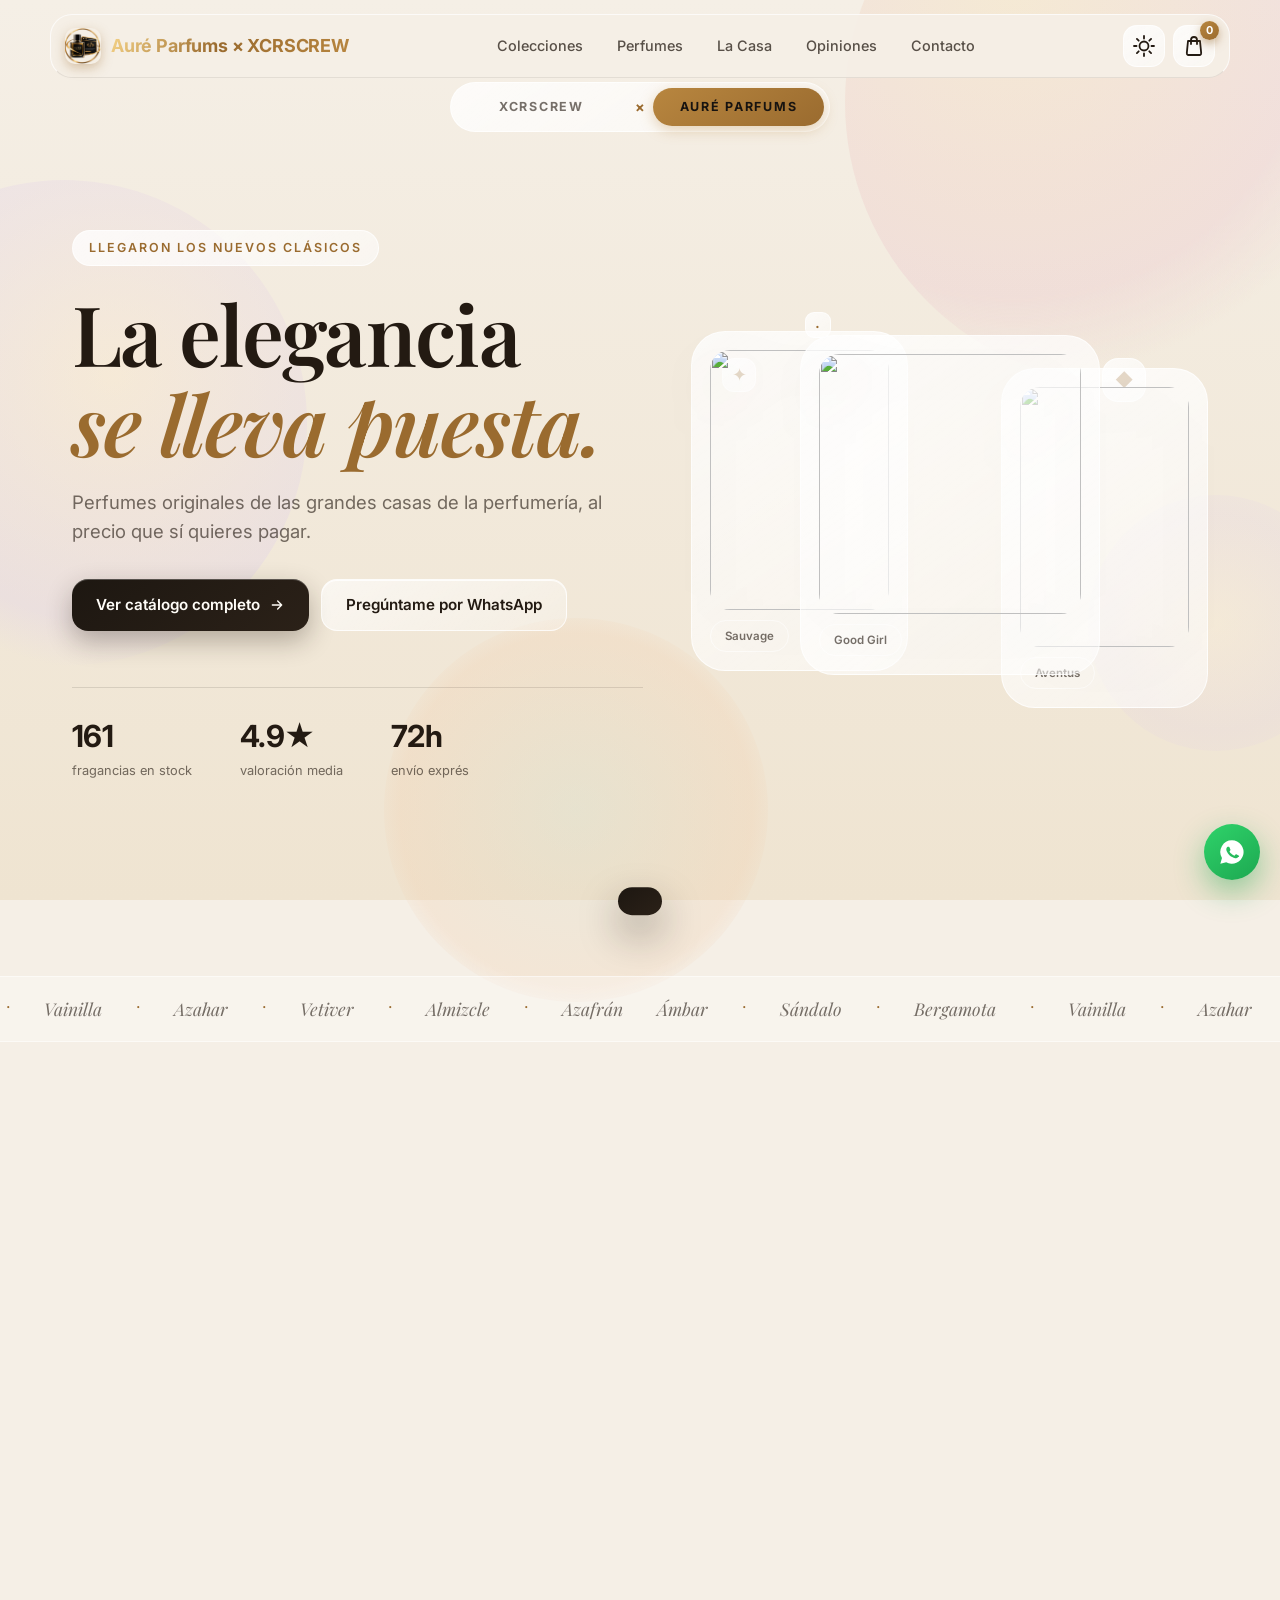
==== commit 8cab4207: "Add files via upload" ====
--- a/index.html
+++ b/index.html
@@ -1,557 +1,421 @@
-<!DOCTYPE html>
-<html lang="es" data-theme="light">
-<head>
-  <meta charset="UTF-8">
-  <meta name="viewport" content="width=device-width, initial-scale=1.0, viewport-fit=cover">
-  <meta name="theme-color" content="#f5efe6">
-  <meta name="description" content="Auré Parfums — Perfumes imitación de alta calidad. Réplicas fieles de los grandes clásicos a precio justo. Envíos a toda Colombia.">
-  <meta name="keywords" content="perfumes, imitacion, replica, eau de parfum, fragancias, Aure Parfums">
-  <meta property="og:title" content="Auré Parfums — Fragancias de imitación">
-  <meta property="og:description" content="Réplicas fieles de los grandes clásicos de la perfumería.">
-  <meta property="og:type" content="website">
-  <meta property="og:image" content="icon.png">
-  <title>Auré Parfums — Perfumes de imitación</title>
-  <link rel="icon" href="favicon.png">
-  <link rel="preconnect" href="https://fonts.googleapis.com">
-  <link rel="preconnect" href="https://fonts.gstatic.com" crossorigin>
-  <link href="https://fonts.googleapis.com/css2?family=Inter:wght@400;500;600;700&family=Playfair+Display:ital,wght@0,500;0,600;0,700;1,500&display=swap" rel="stylesheet">
-  <link rel="stylesheet" href="styles.css?v=4">
-  <script>
-    (function () {
-      try {
-        var t = localStorage.getItem("aure_theme");
-        if (!t) t = (window.matchMedia && window.matchMedia("(prefers-color-scheme: dark)").matches) ? "dark" : "light";
-        document.documentElement.setAttribute("data-theme", t);
-      } catch (e) {}
-    })();
-  </script>
-  <script type="application/ld+json">
-  {
-    "@context": "https://schema.org",
-    "@type": "Store",
-    "name": "Auré Parfums",
-    "description": "Perfumes de imitación de alta calidad.",
-    "contactPoint": {
-      "@type": "ContactPoint",
-      "email": "estebancorreaappdata456@gmail.com",
-      "telephone": "+57 305 927 9731",
-      "contactType": "customer support"
-    }
-  }
-  </script>
-</head>
-<body>
-
-  <!-- ===== ORNAMENTAL BACKGROUND ===== -->
-  <div class="backdrop" aria-hidden="true">
-    <div class="blob blob-a"></div>
-    <div class="blob blob-b"></div>
-    <div class="blob blob-c"></div>
-    <div class="blob blob-d"></div>
-    <div class="grain"></div>
-  </div>
-
-  <!-- ===== NAVBAR ===== -->
-  <header class="nav" id="nav">
-    <div class="nav-inner glass">
-      <a class="brand" href="#top" aria-label="Auré Parfums inicio">
-        <img src="icon.png" alt="Logo Auré Parfums" width="36" height="36" class="brand-logo">
-        <span>Auré Parfums</span>
-      </a>
-      <nav class="links" aria-label="Principal">
-        <a href="#colecciones">Colecciones</a>
-        <a href="#productos">Perfumes</a>
-        <a href="#experiencia">La Casa</a>
-        <a href="#opiniones">Opiniones</a>
-        <a href="#contacto">Contacto</a>
-      </nav>
-      <div class="nav-actions">
-        <button class="icon-btn glass" id="themeBtn" aria-label="Cambiar tema claro u oscuro">
-          <svg class="icon-sun" viewBox="0 0 24 24" width="20" height="20" fill="none" stroke="currentColor" stroke-width="1.8" stroke-linecap="round" stroke-linejoin="round">
-            <circle cx="12" cy="12" r="4.5"/>
-            <path d="M12 2v2.5M12 19.5V22M2 12h2.5M19.5 12H22M4.9 4.9l1.8 1.8M17.3 17.3l1.8 1.8M4.9 19.1l1.8-1.8M17.3 6.7l1.8-1.8"/>
-          </svg>
-          <svg class="icon-moon" viewBox="0 0 24 24" width="20" height="20" fill="none" stroke="currentColor" stroke-width="1.8" stroke-linecap="round" stroke-linejoin="round">
-            <path d="M21 12.8A9 9 0 1 1 11.2 3a7 7 0 0 0 9.8 9.8z"/>
-          </svg>
-        </button>
-        <button class="icon-btn glass" id="cartBtn" aria-label="Abrir carrito" aria-expanded="false">
-          <svg viewBox="0 0 24 24" width="20" height="20" fill="none" stroke="currentColor" stroke-width="1.8" stroke-linecap="round" stroke-linejoin="round">
-            <path d="M6 7h12l1.2 12.2a1.6 1.6 0 0 1-1.6 1.8H6.4a1.6 1.6 0 0 1-1.6-1.8L6 7z"/>
-            <path d="M9 10V6a3 3 0 0 1 6 0v4"/>
-          </svg>
-          <span class="cart-count" id="cartCount" hidden>0</span>
-        </button>
-        <button class="icon-btn glass menu-btn" id="menuBtn" aria-label="Abrir menú" aria-expanded="false">
-          <span></span><span></span>
-        </button>
-      </div>
-    </div>
-    <div class="mobile-menu glass" id="mobileMenu" hidden>
-      <a href="#colecciones">Colecciones</a>
-      <a href="#productos">Perfumes</a>
-      <a href="#experiencia">La Casa</a>
-      <a href="#opiniones">Opiniones</a>
-      <a href="#contacto">Contacto</a>
-    </div>
-  </header>
-
-  <main id="top">
-
-    <!-- ===== HERO ===== -->
-    <section class="hero">
-      <div class="hero-copy">
-        <p class="eyebrow glass reveal">Llegaron los nuevos clásicos</p>
-        <h1 class="reveal">
-          La elegancia<br>
-          <em>se lleva puesta.</em>
-        </h1>
-        <p class="hero-sub reveal">
-          Perfumes de imitación de alta calidad: réplicas fieles de los grandes
-          clásicos de la perfumería, al precio que sí quieres pagar.
-        </p>
-        <div class="hero-cta reveal">
-          <a class="btn btn-primary" href="#productos">
-            Ver catálogo
-            <svg viewBox="0 0 24 24" width="16" height="16" fill="none" stroke="currentColor" stroke-width="2" stroke-linecap="round" stroke-linejoin="round"><path d="M5 12h14M13 6l6 6-6 6"/></svg>
-          </a>
-          <a class="btn btn-ghost" href="https://wa.me/573059279731" target="_blank" rel="noopener">Pregúntame por WhatsApp</a>
-        </div>
-        <ul class="hero-stats reveal">
-          <li><strong>11</strong><span>fragancias en stock</span></li>
-          <li><strong>4.9★</strong><span>valoración media</span></li>
-          <li><strong>72h</strong><span>envío exprés</span></li>
-        </ul>
-      </div>
-
-      <div class="hero-visual" aria-hidden="true">
-        <div class="glass-tile glass h1">
-          <img class="tile-img" decoding="async" loading="lazy" width="200" height="260"
-            src="https://images.tcdn.com.br/img/img_prod/487119/la_vie_est_belle_eau_de_parfum_707_1_6846a789a67456fe45ee2575c4ece8af.png"
-            alt="">
-          <span class="tile-tag">La Vie Est Belle</span>
-        </div>
-        <div class="glass-tile glass h2">
-          <img class="tile-img" decoding="async" loading="lazy" width="200" height="260"
-            src="https://212global.com/wp-content/uploads/2024/12/6730e2a56212290802e2ff54_thumbnail.png"
-            alt="">
-          <span class="tile-tag">Hawas Ice</span>
-        </div>
-        <div class="glass-tile glass h3">
-          <img class="tile-img" decoding="async" loading="lazy" width="200" height="260"
-            src="https://212global.com/wp-content/uploads/2024/06/65e88852fdc851737b9821f6_thumbnail.png"
-            alt="">
-          <span class="tile-tag">9 AM</span>
-        </div>
-        <span class="orbit glass" data-icon="◆"></span>
-        <span class="orbit glass r2" data-icon="✦"></span>
-        <span class="orbit glass r3" data-icon="·"></span>
-      </div>
+﻿﻿﻿﻿<!DOCTYPE html>
+<html lang="es" data-theme="light" data-page="inicio">
+<head>
+  <!--
+  ================================================================
+  CONFIGURACIÓN DEL CATÁLOGO — se edita en config.js.
+  El archivo alimenta index.html (portada, 6 destacados) y
+  catalogo.html (los 161 perfumes). Mismos datos en ambos.
+  ================================================================
+  -->
+  <script src="config.js" defer></script>
+  <meta name="robots" content="noindex, nofollow">
+  <meta charset="UTF-8">
+  <meta name="viewport" content="width=device-width, initial-scale=1.0, viewport-fit=cover">
+  <meta name="theme-color" content="#f5efe6">
+  <meta name="description" content="Auré Parfums — Perfumes de marca de alta calidad a precio justo. Envíos a toda Colombia.">
+  <meta name="keywords" content="perfumes, eau de parfum, fragancias, originales, Aure Parfums">
+  <meta property="og:title" content="AURÉ PARFUMS × XCRSCREW — Perfumes de alta calidad">
+  <meta property="og:description" content="Fragancias de marca que huelen, duran y se sienten premium.">
+  <meta property="og:type" content="website">
+  <meta property="og:image" content="icon.png">
+  <title>AURÉ PARFUMS × XCRSCREW — Perfumes de alta calidad</title>
+  <link rel="icon" href="favicon.png">
+  <link rel="preconnect" href="https://fonts.googleapis.com">
+  <link rel="preconnect" href="https://fonts.gstatic.com" crossorigin>
+  <link href="https://fonts.googleapis.com/css2?family=Inter:wght@400;500;600;700&family=Playfair+Display:ital,wght@0,500;0,600;0,700;1,500&display=swap" rel="stylesheet">
+  <link rel="stylesheet" href="styles.css?v=22">
+<script>
+    (function () {
+      try {
+        var t = localStorage.getItem("aure_theme");
+        if (!t) t = (window.matchMedia && window.matchMedia("(prefers-color-scheme: dark)").matches) ? "dark" : "light";
+        document.documentElement.setAttribute("data-theme", t);
+        var q = (location.search || "").toLowerCase();
+        var hc = navigator.hardwareConcurrency || 8;
+        var mem = navigator.deviceMemory || 8;
+        var android = /Android/i.test(navigator.userAgent || "");
+        var weak = (android && (hc <= 4 || mem <= 4)) || hc <= 2 || mem <= 2;
+        if (q.indexOf("lite=1") >= 0 || (weak && q.indexOf("lite=0") < 0)) {
+          document.documentElement.classList.add("lite");
+        }
+      } catch (e) {}
+    })();
+  </script>
+  <script type="application/ld+json">
+  {
+    "@context": "https://schema.org",
+    "@type": "Store",
+    "name": "Auré Parfums × XCRSCREW",
+    "description": "Perfumes de marca de alta calidad a precio justo.",
+    "contactPoint": {
+      "@type": "ContactPoint",
+      "email": "estebancorreaappdata456@gmail.com",
+      "telephone": "+57 305 927 9731",
+      "contactType": "customer support"
+    }
+  }
+  </script>
+</head>
+<body data-view="parfums">
+
+  <!-- ===== ORNAMENTAL BACKGROUND ===== -->
+  <div class="backdrop" aria-hidden="true">
+    <div class="blob blob-a"></div>
+    <div class="blob blob-b"></div>
+    <div class="blob blob-c"></div>
+    <div class="blob blob-d"></div>
+    <div class="grain"></div>
+  </div>
+
+  <!-- ===== NAVBAR ===== -->
+  <header class="nav" id="nav">
+    <div class="nav-inner glass">
+      <a class="brand" href="#top" aria-label="Auré Parfums × XCRSCREW inicio">
+        <img src="icon.png" alt="Logo Auré Parfums" width="36" height="36" class="brand-logo">
+        <span>Auré Parfums × XCRSCREW</span>
+      </a>
+      <nav class="links" aria-label="Principal">
+        <a href="#colecciones">Colecciones</a>
+        <a href="#productos">Perfumes</a>
+        <a href="#experiencia">La Casa</a>
+        <a href="#opiniones">Opiniones</a>
+        <a href="#contacto">Contacto</a>
+      </nav>
+<div class="nav-actions">
+        <button class="icon-btn glass" id="themeBtn" aria-label="Cambiar tema claro u oscuro">
+          <svg class="icon-sun" viewBox="0 0 24 24" width="24" height="24" fill="none" stroke="currentColor" stroke-width="1.8" stroke-linecap="round" stroke-linejoin="round">
+            <circle cx="12" cy="12" r="4.5"/>
+            <path d="M12 2v2.5M12 19.5V22M2 12h2.5M19.5 12H22M4.9 4.9l1.8 1.8M17.3 17.3l1.8 1.8M4.9 19.1l1.8-1.8M17.3 6.7l1.8-1.8"/>
+          </svg>
+          <svg class="icon-moon" viewBox="0 0 24 24" width="24" height="24" fill="none" stroke="currentColor" stroke-width="1.8" stroke-linecap="round" stroke-linejoin="round">
+            <path d="M21 12.8A9 9 0 1 1 11.2 3a7 7 0 0 0 9.8 9.8z"/>
+          </svg>
+        </button>
+        <button class="icon-btn glass" id="cartBtn" aria-label="Abrir carrito" aria-expanded="false">
+          <svg viewBox="0 0 24 24" width="24" height="24" fill="none" stroke="currentColor" stroke-width="1.8" stroke-linecap="round" stroke-linejoin="round">
+            <path d="M6 7h12l1.2 12.2a1.6 1.6 0 0 1-1.6 1.8H6.4a1.6 1.6 0 0 1-1.6-1.8L6 7z"/>
+            <path d="M9 10V6a3 3 0 0 1 6 0v4"/>
+          </svg>
+          <span class="cart-count" id="cartCount" hidden>0</span>
+        </button>
+        <button class="icon-btn glass menu-btn" id="menuBtn" aria-label="Abrir menú" aria-expanded="false">
+          <span></span><span></span>
+        </button>
+      </div>
+    </div>
+<div class="mobile-menu glass" id="mobileMenu" hidden>
+      <a href="#colecciones">Colecciones</a>
+      <a href="#productos">Perfumes</a>
+      <a href="#experiencia">La Casa</a>
+      <a href="#opiniones">Opiniones</a>
+      <a href="#contacto">Contacto</a>
+    </div>
+  </header>
+
+  <!-- ===== BARRA XCRSCREW × AURÉ PARFUMS ===== -->
+  <div class="view-selector glass" role="tablist" aria-label="Cambiar entre XCRSCREW y AURÉ PARFUMS">
+    <button class="view-tab" type="button" data-view="xcr" role="tab" aria-selected="false">XCRSCREW</button>
+    <span class="view-cross" aria-hidden="true">×</span>
+    <button class="view-tab" type="button" data-view="parfums" role="tab" aria-selected="true">AURÉ PARFUMS</button>
+  </div>
+
+  <main id="top">
+
+    <!-- ===== XCRSCREW (ESTUDIO) ===== -->
+    <section class="section xcr-view" data-view-panel="xcr" hidden>
+      <div class="section-head">
+        <p class="eyebrow glass reveal">· Estudio de páginas web ·</p>
+        <h2 class="reveal">XCRSCREW: tu página,<br><em>hecha bien.</em></h2>
+        <p class="reveal">Sitios elegantes y rápidos para marcas y negocios. Tiendas online, páginas de marca y la web detrás de tu perfil de Instagram.</p>
+      </div>
+      <div class="cards">
+        <article class="glass card reveal">
+          <div class="card-art amber"></div>
+          <h3>Páginas para Instagram</h3>
+          <p>La página de tu link en bio: qué haces, tus precios y cómo escribirte, en un solo enlace.</p>
+        </article>
+        <article class="glass card reveal">
+          <div class="card-art floral"></div>
+          <h3>Tiendas online</h3>
+          <p>Catálogo, carrito y pedidos por WhatsApp, como esta web de Auré Parfums.</p>
+        </article>
+        <article class="glass card reveal">
+          <div class="card-art woody"></div>
+          <h3>Portafolios de marca</h3>
+          <p>Una vitrina que se ve increíble en el celular y carga rápido, para vender o mostrar tu trabajo.</p>
+        </article>
+      </div>
+      <div class="xcr-cta reveal">
+        <p>Cuéntame qué necesitas y lo hacemos realidad.</p>
+        <a class="btn btn-primary" href="https://wa.me/573059279731?text=Hola%20XCRSCREW%2C%20quiero%20una%20p%C3%A1gina%20web" target="_blank" rel="noopener">Pedir mi web por WhatsApp</a>
+        <a class="btn btn-ghost" href="https://www.instagram.com/xcrs_essence/" target="_blank" rel="noopener">Instagram @xcrs_essence</a>
+      </div>
+    </section>
+
+    <!-- ===== HERO ===== -->
+    <section class="hero store-view" data-view-panel="parfums">
+      <div class="hero-copy">
+        <p class="eyebrow glass reveal">Llegaron los nuevos clásicos</p>
+        <h1 class="reveal">
+          La elegancia<br>
+          <em>se lleva puesta.</em>
+        </h1>
+        <p class="hero-sub reveal">
+          Perfumes originales de las grandes casas de la perfumería,
+          al precio que sí quieres pagar.
+        </p>
+        <div class="hero-cta reveal">
+          <a class="btn btn-primary" href="catalogo.html">
+            Ver catálogo completo
+            <svg viewBox="0 0 24 24" width="16" height="16" fill="none" stroke="currentColor" stroke-width="2" stroke-linecap="round" stroke-linejoin="round"><path d="M5 12h14M13 6l6 6-6 6"/></svg>
+          </a>
+          <a class="btn btn-ghost" href="https://wa.me/573059279731" target="_blank" rel="noopener">Pregúntame por WhatsApp</a>
+        </div>
+        <ul class="hero-stats reveal">
+          <li><strong>161</strong><span>fragancias en stock</span></li>
+          <li><strong>4.9★</strong><span>valoración media</span></li>
+          <li><strong>72h</strong><span>envío exprés</span></li>
+        </ul>
+      </div>
+
+      <div class="hero-visual" aria-hidden="true">
+        <div class="glass-tile glass h1">
+          <img class="tile-img" decoding="async" loading="lazy" width="200" height="260"
+            src="https://fimgs.net/mdimg/perfume-thumbs/375x500.39681.jpg"
+            alt="">
+          <span class="tile-tag">Good Girl</span>
+        </div>
+        <div class="glass-tile glass h2">
+          <img class="tile-img" decoding="async" loading="lazy" width="200" height="260"
+            src="https://fimgs.net/mdimg/perfume/o.31861.jpg"
+            alt="">
+          <span class="tile-tag">Sauvage</span>
+        </div>
+        <div class="glass-tile glass h3">
+          <img class="tile-img" decoding="async" loading="lazy" width="200" height="260"
+            src="https://fimgs.net/mdimg/perfume/o.9828.jpg"
+            alt="">
+          <span class="tile-tag">Aventus</span>
+        </div>
+        <span class="orbit glass" data-icon="◆"></span>
+        <span class="orbit glass r2" data-icon="✦"></span>
+        <span class="orbit glass r3" data-icon="·"></span>
+      </div>
+    </section>
+
+    <!-- ===== MARQUEE ===== -->
+    <div class="marquee store-view" data-view-panel="parfums" aria-hidden="true">
+      <div class="marquee-track">
+        <span>Ámbar</span><i>·</i><span>Sándalo</span><i>·</i><span>Bergamota</span><i>·</i><span>Vainilla</span><i>·</i><span>Azahar</span><i>·</i><span>Vetiver</span><i>·</i><span>Almizcle</span><i>·</i><span>Azafrán</span>
+        <span>Ámbar</span><i>·</i><span>Sándalo</span><i>·</i><span>Bergamota</span><i>·</i><span>Vainilla</span><i>·</i><span>Azahar</span><i>·</i><span>Vetiver</span><i>·</i><span>Almizcle</span><i>·</i><span>Azafrán</span>
+      </div>
+    </div>
+
+    <!-- ===== COLECCIONES ===== -->
+    <section class="section store-view" data-view-panel="parfums" id="colecciones">
+      <div class="section-head">
+        <p class="eyebrow reveal">Nuestras líneas</p>
+        <h2 class="reveal">Tres familias, una obsesión</h2>
+        <p class="reveal">Dividimos nuestro catálogo por carácter olfativo. Así eliges el tuyo en segundos.</p>
+      </div>
+      <div class="cards">
+        <article class="glass card reveal">
+          <div class="card-art amber"></div>
+          <h3>Amber & Oro</h3>
+          <p>Resinas cálidas, vainillas oscuras y azafrán. Para los atardeceres que no quieres que acaben.</p>
+          <a class="ghost-link" href="#productos">Explorar <span>→</span></a>
+        </article>
+        <article class="glass card reveal">
+          <div class="card-art floral"></div>
+          <h3>Flores & Dulces</h3>
+          <p>Flores blancas, frutas y notas golosas. La primavera y el postre, en una sola pulverización.</p>
+          <a class="ghost-link" href="#productos">Explorar <span>→</span></a>
+        </article>
+        <article class="glass card reveal">
+          <div class="card-art woody"></div>
+          <h3>Maderas & Frescos</h3>
+          <p>Vetiver, cedro y cítricos. La sobriedad de un bosque que lo sabe todo.</p>
+          <a class="ghost-link" href="#productos">Explorar <span>→</span></a>
+        </article>
+      </div>
+    </section>
+
+    <!-- ===== PRODUCTOS ===== -->
+    <section class="section store-view" data-view-panel="parfums" id="productos">
+<div class="section-head">
+        <p class="eyebrow reveal">Favoritos</p>
+        <h2 class="reveal">Los más reconocidos</h2>
+        <p class="reveal">Nuestra selección de fragancias de marca más buscadas, listas para añadir a tu pedido. ¿Quieres verlas todas? El catálogo completo tiene 161.</p>
+        <p class="reveal price-scale">Precio por frasco de 50 ml. Envíos a toda Colombia.</p>
+      </div>
+      <div class="grid" id="productGrid"></div>
+      <div class="cat-more reveal">
+        <a class="btn btn-primary" href="catalogo.html">
+          Ver todo el catálogo · 161 perfumes
+          <svg viewBox="0 0 24 24" width="16" height="16" fill="none" stroke="currentColor" stroke-width="2" stroke-linecap="round" stroke-linejoin="round"><path d="M5 12h14M13 6l6 6-6 6"/></svg>
+        </a>
+      </div>
     </section>
-
-    <!-- ===== MARQUEE ===== -->
-    <div class="marquee" aria-hidden="true">
-      <div class="marquee-track">
-        <span>Ámbar</span><i>·</i><span>Sándalo</span><i>·</i><span>Bergamota</span><i>·</i><span>Vainilla</span><i>·</i><span>Azahar</span><i>·</i><span>Vetiver</span><i>·</i><span>Almizcle</span><i>·</i><span>Azafrán</span>
-        <span>Ámbar</span><i>·</i><span>Sándalo</span><i>·</i><span>Bergamota</span><i>·</i><span>Vainilla</span><i>·</i><span>Azahar</span><i>·</i><span>Vetiver</span><i>·</i><span>Almizcle</span><i>·</i><span>Azafrán</span>
-      </div>
-    </div>
-
-    <!-- ===== COLECCIONES ===== -->
-    <section class="section" id="colecciones">
-      <div class="section-head">
-        <p class="eyebrow reveal">Nuestras líneas</p>
-        <h2 class="reveal">Tres familias, una obsesión</h2>
-        <p class="reveal">Dividimos nuestro catálogo por carácter olfativo. Así eliges el tuyo en segundos.</p>
-      </div>
-      <div class="cards">
-        <article class="glass card reveal">
-          <div class="card-art amber"></div>
-          <h3>Amber & Oro</h3>
-          <p>Resinas cálidas, vainillas oscuras y azafrán. Para los atardeceres que no quieres que acaben.</p>
-          <a class="ghost-link" href="#productos">Explorar <span>→</span></a>
-        </article>
-        <article class="glass card reveal">
-          <div class="card-art floral"></div>
-          <h3>Flores & Dulces</h3>
-          <p>Flores blancas, frutas y notas golosas. La primavera y el postre, en una sola pulverización.</p>
-          <a class="ghost-link" href="#productos">Explorar <span>→</span></a>
-        </article>
-        <article class="glass card reveal">
-          <div class="card-art woody"></div>
-          <h3>Maderas & Frescos</h3>
-          <p>Vetiver, cedro y cítricos. La sobriedad de un bosque que lo sabe todo.</p>
-          <a class="ghost-link" href="#productos">Explorar <span>→</span></a>
-        </article>
-      </div>
-    </section>
-
-    <!-- ===== PRODUCTOS ===== -->
-    <section class="section" id="productos">
-      <div class="section-head">
-        <p class="eyebrow reveal">Catálogo</p>
-        <h2 class="reveal">Los imprescindibles</h2>
-        <p class="reveal">Eau de Parfum de 50 ml. Calidad de imitación premium: estela, fijación y frasco que no se notan de segunda.</p>
-        <p class="reveal price-scale">Todos los perfumes: 1 por 25.000 · 2 por 45.000 · 3 por 65.000. Cada frasco adicional +20.000.</p>
-      </div>
-      <div class="grid" id="productGrid">
-
-        <article class="glass product reveal" data-nombre="La Vie Est Belle (Lancôme)" data-price>
-          <div class="product-visual" data-tint="gold">
-            <img class="product-img" width="300" height="300" decoding="async" loading="lazy"
-              src="https://images.tcdn.com.br/img/img_prod/487119/la_vie_est_belle_eau_de_parfum_707_1_6846a789a67456fe45ee2575c4ece8af.png"
-              alt="Perfume La Vie Est Belle imitación">
-          </div>
-          <div class="product-body">
-            <span class="badge">Femenino</span>
-            <h3>La Vie Est Belle</h3>
-            <p class="notes">Iris · Praliné · Vainilla</p>
-            <div class="product-row">
-              <span class="price"><small>$</small><span class="price-value">25&nbsp;000</span></span>
-              <button class="btn btn-primary add-btn" data-add>
-                Añadir
-                <svg viewBox="0 0 24 24" width="15" height="15" fill="none" stroke="currentColor" stroke-width="2" stroke-linecap="round"><path d="M12 5v14M5 12h14"/></svg>
-              </button>
-            </div>
-          </div>
-        </article>
-
-        <article class="glass product reveal" data-nombre="Amber Rouge (Orientica)" data-price>
-          <div class="product-visual" data-tint="amber">
-            <img class="product-img" width="300" height="300" decoding="async" loading="lazy"
-              src="https://perfubarranquilla.com/cdn/shop/files/AmberRouge.webp?v=1720296855&width=416"
-              alt="Perfume Amber Rouge imitación">
-          </div>
-          <div class="product-body">
-            <span class="badge">Best seller</span>
-            <h3>Amber Rouge</h3>
-            <p class="notes">Azafrán · Ámbar · Almizcle</p>
-            <div class="product-row">
-              <span class="price"><small>$</small><span class="price-value">25&nbsp;000</span></span>
-              <button class="btn btn-primary add-btn" data-add>
-                Añadir
-                <svg viewBox="0 0 24 24" width="15" height="15" fill="none" stroke="currentColor" stroke-width="2" stroke-linecap="round"><path d="M12 5v14M5 12h14"/></svg>
-              </button>
-            </div>
-          </div>
-        </article>
-
-        <article class="glass product reveal" data-nombre="9PM (Afnan)" data-price>
-          <div class="product-visual" data-tint="night">
-            <img class="product-img" width="300" height="300" decoding="async" loading="lazy"
-              src="https://lamilas.com.au/cdn/shop/files/9pm.png?v=1750732670"
-              alt="Perfume 9PM imitación">
-          </div>
-          <div class="product-body">
-            <span class="badge">Nocturno</span>
-            <h3>9PM</h3>
-            <p class="notes">Vainilla · Lavanda · Bergamota</p>
-            <div class="product-row">
-              <span class="price"><small>$</small><span class="price-value">25&nbsp;000</span></span>
-              <button class="btn btn-primary add-btn" data-add>
-                Añadir
-                <svg viewBox="0 0 24 24" width="15" height="15" fill="none" stroke="currentColor" stroke-width="2" stroke-linecap="round"><path d="M12 5v14M5 12h14"/></svg>
-              </button>
-            </div>
-          </div>
-        </article>
-
-        <article class="glass product reveal" data-nombre="9AM (Afnan)" data-price>
-          <div class="product-visual" data-tint="blue">
-            <img class="product-img" width="300" height="300" decoding="async" loading="lazy"
-              src="https://212global.com/wp-content/uploads/2024/06/65e88852fdc851737b9821f6_thumbnail.png"
-              alt="Perfume 9AM imitación">
-          </div>
-          <div class="product-body">
-            <span class="badge">Fresco</span>
-            <h3>9AM</h3>
-            <p class="notes">Mandarina · Lavanda · Almizcle</p>
-            <div class="product-row">
-              <span class="price"><small>$</small><span class="price-value">25&nbsp;000</span></span>
-              <button class="btn btn-primary add-btn" data-add>
-                Añadir
-                <svg viewBox="0 0 24 24" width="15" height="15" fill="none" stroke="currentColor" stroke-width="2" stroke-linecap="round"><path d="M12 5v14M5 12h14"/></svg>
-              </button>
-            </div>
-          </div>
-        </article>
-
-        <article class="glass product reveal" data-nombre="Bharara King (Bharara)" data-price>
-          <div class="product-visual" data-tint="gold">
-            <img class="product-img" width="300" height="300" decoding="async" loading="lazy"
-              src="https://www.perfumeriabasic.com/cdn/shop/files/Bhararaking_1.png?v=1717086214"
-              alt="Perfume Bharara King imitación">
-          </div>
-          <div class="product-body">
-            <span class="badge">Icónico</span>
-            <h3>Bharara King</h3>
-            <p class="notes">Cítricos · Tutti frutti · Vainilla</p>
-            <div class="product-row">
-              <span class="price"><small>$</small><span class="price-value">25&nbsp;000</span></span>
-              <button class="btn btn-primary add-btn" data-add>
-                Añadir
-                <svg viewBox="0 0 24 24" width="15" height="15" fill="none" stroke="currentColor" stroke-width="2" stroke-linecap="round"><path d="M12 5v14M5 12h14"/></svg>
-              </button>
-            </div>
-          </div>
-        </article>
-
-        <article class="glass product reveal" data-nombre="Cloud (Ariana Grande)" data-price>
-          <div class="product-visual" data-tint="white">
-            <img class="product-img" width="300" height="300" decoding="async" loading="lazy"
-              src="https://fragrance.org/wp-content/uploads/2019/10/Fragrance-of-the-Year-Women-Popular-Ariana-Grande-Cloud.png"
-              alt="Perfume Cloud imitación">
-          </div>
-          <div class="product-body">
-            <span class="badge">Favorito</span>
-            <h3>Cloud</h3>
-            <p class="notes">Lavanda · Coco · Vainilla</p>
-            <div class="product-row">
-              <span class="price"><small>$</small><span class="price-value">25&nbsp;000</span></span>
-              <button class="btn btn-primary add-btn" data-add>
-                Añadir
-                <svg viewBox="0 0 24 24" width="15" height="15" fill="none" stroke="currentColor" stroke-width="2" stroke-linecap="round"><path d="M12 5v14M5 12h14"/></svg>
-              </button>
-            </div>
-          </div>
-        </article>
-
-        <article class="glass product reveal" data-nombre="Yum Yum (Armaf)" data-price>
-          <div class="product-visual" data-tint="pink">
-            <img class="product-img" width="300" height="300" decoding="async" loading="lazy"
-              src="https://rcperfumery.com.co/wp-content/uploads/2025/02/Photoroom_20250201_143230.png"
-              alt="Perfume Yum Yum imitación">
-          </div>
-          <div class="product-body">
-            <span class="badge">Dulce</span>
-            <h3>Yum Yum</h3>
-            <p class="notes">Cereza · Rosa · Vainilla</p>
-            <div class="product-row">
-              <span class="price"><small>$</small><span class="price-value">25&nbsp;000</span></span>
-              <button class="btn btn-primary add-btn" data-add>
-                Añadir
-                <svg viewBox="0 0 24 24" width="15" height="15" fill="none" stroke="currentColor" stroke-width="2" stroke-linecap="round"><path d="M12 5v14M5 12h14"/></svg>
-              </button>
-            </div>
-          </div>
-        </article>
-
-        <article class="glass product reveal" data-nombre="Valentino Uomo Born in Roma Intense" data-price>
-          <div class="product-visual" data-tint="red">
-            <img class="product-img" width="300" height="300" decoding="async" loading="lazy"
-              src="https://arle.co/cdn/shop/files/valentinouomoborninromaintense2-Photoroom_1890f109-589c-47e5-bb18-ef570807c805.png?v=1753894574&width=1000"
-              alt="Perfume Valentino Uomo imitación">
-          </div>
-          <div class="product-body">
-            <span class="badge">Seductor</span>
-            <h3>Valentino Uomo</h3>
-            <p class="notes">Cuero · Vainilla · Romero</p>
-            <div class="product-row">
-              <span class="price"><small>$</small><span class="price-value">25&nbsp;000</span></span>
-              <button class="btn btn-primary add-btn" data-add>
-                Añadir
-                <svg viewBox="0 0 24 24" width="15" height="15" fill="none" stroke="currentColor" stroke-width="2" stroke-linecap="round"><path d="M12 5v14M5 12h14"/></svg>
-              </button>
-            </div>
-          </div>
-        </article>
-
-        <article class="glass product reveal" data-nombre="Odyssey Mandarin Sky (Armaf)" data-price>
-          <div class="product-visual" data-tint="peach">
-            <img class="product-img" width="300" height="300" decoding="async" loading="lazy"
-              src="https://rcperfumery.com.co/wp-content/uploads/2025/07/Photoroom_20250705_164620.png"
-              alt="Perfume Odyssey Mandarin Sky imitación">
-          </div>
-          <div class="product-body">
-            <span class="badge">Cítrico</span>
-            <h3>Mandarin Sky</h3>
-            <p class="notes">Mandarina · Caramelo · Cedro</p>
-            <div class="product-row">
-              <span class="price"><small>$</small><span class="price-value">25&nbsp;000</span></span>
-              <button class="btn btn-primary add-btn" data-add>
-                Añadir
-                <svg viewBox="0 0 24 24" width="15" height="15" fill="none" stroke="currentColor" stroke-width="2" stroke-linecap="round"><path d="M12 5v14M5 12h14"/></svg>
-              </button>
-            </div>
-          </div>
-        </article>
-
-        <article class="glass product reveal" data-nombre="Yara (Lattafa)" data-price>
-          <div class="product-visual" data-tint="lilac">
-            <img class="product-img" width="300" height="300" decoding="async" loading="lazy"
-              src="https://fimgs.net/mdimg/perfume/o.76880.jpg"
-              alt="Perfume Yara imitación">
-          </div>
-          <div class="product-body">
-            <span class="badge">Femenino</span>
-            <h3>Yara</h3>
-            <p class="notes">Orquídea · Fresa · Sándalo</p>
-            <div class="product-row">
-              <span class="price"><small>$</small><span class="price-value">25&nbsp;000</span></span>
-              <button class="btn btn-primary add-btn" data-add>
-                Añadir
-                <svg viewBox="0 0 24 24" width="15" height="15" fill="none" stroke="currentColor" stroke-width="2" stroke-linecap="round"><path d="M12 5v14M5 12h14"/></svg>
-              </button>
-            </div>
-          </div>
-        </article>
-
-        <article class="glass product reveal" data-nombre="Hawas Ice (Rasasi)" data-price>
-          <div class="product-visual" data-tint="ice">
-            <img class="product-img" width="300" height="300" decoding="async" loading="lazy"
-              src="https://212global.com/wp-content/uploads/2024/12/6730e2a56212290802e2ff54_thumbnail.png"
-              alt="Perfume Hawas Ice imitación">
-          </div>
-          <div class="product-body">
-            <span class="badge">Helado</span>
-            <h3>Hawas Ice</h3>
-            <p class="notes">Manzana · Bergamota · Almizcle</p>
-            <div class="product-row">
-              <span class="price"><small>$</small><span class="price-value">25&nbsp;000</span></span>
-              <button class="btn btn-primary add-btn" data-add>
-                Añadir
-                <svg viewBox="0 0 24 24" width="15" height="15" fill="none" stroke="currentColor" stroke-width="2" stroke-linecap="round"><path d="M12 5v14M5 12h14"/></svg>
-              </button>
-            </div>
-          </div>
-        </article>
-
-      </div>
-    </section>
-
-    <!-- ===== EXPERIENCIA / LA CASA ===== -->
-    <section class="section split" id="experiencia">
-      <div class="split-visual glass reveal">
-        <div class="atoms" aria-hidden="true">
-          <span class="atom"></span><span class="atom"></span><span class="atom"></span>
-          <span class="atom"></span><span class="atom"></span><span class="atom"></span>
-          <span class="atom"></span><span class="atom"></span>
-        </div>
-        <figure class="bottle-fig">
-          <img class="bottle-img" width="420" height="420" decoding="async" loading="lazy"
-            src="perfume.png" alt="Frasco de perfume Auré Parfums de 50 ml">
-          <figcaption>
-            <strong>Nuestro frasco</strong>
-            <span>50 ml · recargable · gotero de precisión</span>
-          </figcaption>
-        </figure>
-      </div>
-      <div class="split-copy">
-        <p class="eyebrow reveal">La Casa</p>
-        <h2 class="reveal">Imitación sí.<br>Calidad también.</h2>
-        <p class="reveal">No vendemos perfumes originales: vendemos réplicas pensadas para que huelan, duren y se sientan como las fragancias de marca, pero a una fracción del precio. La misma genética olfativa, el frasco claro que ves y una fijación que aguanta el día completo.</p>
-        <ul class="features">
-          <li class="reveal"><span class="f-icon glass">✦</span><div><strong>Sombra del original</strong><p>Pirámide olfativa calibrada contra el perfume de referencia.</p></div></li>
-          <li class="reveal"><span class="f-icon glass">♻</span><div><strong>Envase recargable</strong><p>El frasco es para siempre; solo repones la esencia.</p></div></li>
-          <li class="reveal"><span class="f-icon glass">∞</span><div><strong>Fijación superior</strong><p>Concentración al 18-22%, perfecta para todo el día.</p></div></li>
-        </ul>
-      </div>
-    </section>
-
-    <!-- ===== OPINIONES ===== -->
-    <section class="section" id="opiniones">
-      <div class="section-head">
-        <p class="eyebrow reveal">Opiniones</p>
-        <h2 class="reveal">Lo que huele la gente</h2>
-      </div>
-      <div class="quotes">
-        <figure class="glass reveal">
-          <div class="stars">★★★★★</div>
-          <blockquote>“Me pararon en el ascensor para preguntarme qué perfume llevaba. Y lo mío era una imitación.”</blockquote>
-          <figcaption>— Carmen L.</figcaption>
-        </figure>
-        <figure class="glass reveal">
-          <div class="stars">★★★★★</div>
-          <blockquote>“La duración es de otro nivel. 8 horas en la oficina y sigo notándolo.”</blockquote>
-          <figcaption>— Andrés M.</figcaption>
-        </figure>
-        <figure class="glass reveal">
-          <div class="stars">★★★★★</div>
-          <blockquote>“El precio sí se nota: no pagas por la marca y el aroma queda igual. Repetí compra.”</blockquote>
-          <figcaption>— Valentina R.</figcaption>
-        </figure>
-      </div>
-    </section>
-
-    <!-- ===== NEWSLETTER + CONTACTO ===== -->
-    <section class="section newsletter-wrap" id="contacto">
-      <div class="newsletter glass reveal">
-        <p class="eyebrow">· Contacto ·</p>
-        <h2>¿Tienes dudas o quieres encargar?</h2>
-        <p>Escríbeme por correo o WhatsApp y te respondo el mismo día. Hago envíos a toda Colombia y también puedes recoger en persona.</p>
-        <div class="contact-row">
-          <a class="btn btn-primary" href="mailto:estebancorreaappdata456@gmail.com?subject=Consulta%20sobre%20perfumes%20Aur%C3%A9%20Parfums">
-            <svg viewBox="0 0 24 24" width="17" height="17" fill="none" stroke="currentColor" stroke-width="1.8" stroke-linecap="round" stroke-linejoin="round"><rect x="3" y="5" width="18" height="14" rx="3"/><path d="M3 7l9 6 9-6"/></svg>
-            estebancorreaappdata456@gmail.com
-          </a>
-          <a class="btn btn-ghost wa-ghost" href="https://wa.me/573059279731?text=Hola%20Aur%C3%A9%20Parfums%2C%20quiero%20informaci%C3%B3n%20sobre%20sus%20perfumes" target="_blank" rel="noopener">
-            <svg viewBox="0 0 24 24" width="17" height="17" fill="currentColor"><path d="M12 2a10 10 0 0 0-8.6 15.1L2 22l5-1.3A10 10 0 1 0 12 2zm5.4 14.1c-.2.6-1.2 1.2-1.7 1.2-.4.1-1 .1-1.6-.1-.4-.1-.9-.3-1.5-.6-2.6-1.1-4.3-3.8-4.4-4-.1-.2-1.1-1.4-1.1-2.7 0-1.3.7-1.9.9-2.2.2-.3.5-.3.6-.3h.5c.2 0 .4 0 .6.4l.9 2.1c.1.2.1.4 0 .5l-.5.7c-.1.2-.3.3-.1.6.1.3.7 1.2 1.5 1.9 1 1 1.9 1.3 2.2 1.5.3.1.4.1.6-.1l.8-.9c.2-.3.4-.2.6-.1l1.9.9c.3.1.4.2.5.3 0 .1 0 .6-.1 1z"/></svg>
-            +57 305 927 9731
-          </a>
-        </div>
-        <div class="mail-note">
-          <svg viewBox="0 0 24 24" width="16" height="16" fill="none" stroke="currentColor" stroke-width="1.8" stroke-linecap="round" stroke-linejoin="round"><path d="M12 2a4 4 0 0 1 4 4c0 1.3-.6 1.9-1.2 2.6C14.1 9.5 13.5 10.4 13 12H11c-.5-1.6-1.1-2.5-1.8-3.4C8.6 7.9 8 7.3 8 6a4 4 0 0 1 4-4z"/><path d="M11 14h2l.5 3h-3l.5-3z"/></svg>
-          <span>Al hacer clic se abre tu correo con el asunto listo.</span>
-        </div>
-        <form class="newsletter-form" id="newsForm" novalidate>
-          <input type="email" id="newsEmail" placeholder="tu@correo.com" aria-label="Tu correo electrónico" required>
-          <button class="btn btn-primary" type="submit">Enviar</button>
-        </form>
-        <p class="form-msg" id="newsMsg" role="status"></p>
-      </div>
-    </section>
-
-  </main>
-
-  <!-- ===== FOOTER ===== -->
-  <footer class="footer">
-    <div class="footer-inner">
-      <div class="footer-brand">
-        <img class="brand-logo" src="icon.png" alt="Logo Auré Parfums" width="40" height="40" loading="lazy">
-        <strong>Auré Parfums</strong>
-        <p>Perfumes de imitación de alta calidad. Hechos con cariño en Colombia.</p>
-      </div>
-      <nav aria-label="Institucional">
-        <a href="#top">Inicio</a>
-        <a href="#colecciones">Colecciones</a>
-        <a href="#productos">Perfumes</a>
-        <a href="#contacto">Contacto</a>
-      </nav>
-      <div class="footer-meta">
-        <a class="mailto-link" href="mailto:estebancorreaappdata456@gmail.com">estebancorreaappdata456@gmail.com</a>
-        <a class="mailto-link" href="https://wa.me/573059279731" target="_blank" rel="noopener">+57 305 927 9731</a>
-        <p class="fine">© 2026 Auré Parfums. Diseño Liquid Glass.</p>
-      </div>
-    </div>
-  </footer>
-
-  <!-- ===== WHATSAPP FLOTANTE ===== -->
-  <a href="https://wa.me/573059279731?text=Hola%20Aur%C3%A9%20Parfums%2C%20vengo%20de%20la%20p%C3%A1gina%20y%20quiero%20hacer%20un%20pedido" class="wa-float" target="_blank" rel="noopener" aria-label="Escríbenos por WhatsApp">
-    <svg viewBox="0 0 24 24" width="26" height="26" fill="#fff"><path d="M12 2a10 10 0 0 0-8.6 15.1L2 22l5-1.3A10 10 0 1 0 12 2zm5.4 14.1c-.2.6-1.2 1.2-1.7 1.2-.4.1-1 .1-1.6-.1-.4-.1-.9-.3-1.5-.6-2.6-1.1-4.3-3.8-4.4-4-.1-.2-1.1-1.4-1.1-2.7 0-1.3.7-1.9.9-2.2.2-.3.5-.3.6-.3h.5c.2 0 .4 0 .6.4l.9 2.1c.1.2.1.4 0 .5l-.5.7c-.1.2-.3.3-.1.6.1.3.7 1.2 1.5 1.9 1 1 1.9 1.3 2.2 1.5.3.1.4.1.6-.1l.8-.9c.2-.3.4-.2.6-.1l1.9.9c.3.1.4.2.5.3 0 .1 0 .6-.1 1z"/></svg>
-  </a>
-
-  <!-- ===== CART DRAWER ===== -->
-  <div class="scrim" id="scrim" hidden></div>
-  <aside class="drawer glass" id="cartDrawer" aria-hidden="true" aria-label="Carrito de compra">
-    <div class="drawer-head">
-      <h3>Tu carrito</h3>
-      <button class="icon-btn" id="closeCart" aria-label="Cerrar carrito">
-        <svg viewBox="0 0 24 24" width="20" height="20" fill="none" stroke="currentColor" stroke-width="2" stroke-linecap="round"><path d="M6 6l12 12M18 6L6 18"/></svg>
-      </button>
-    </div>
-    <ul class="cart-items" id="cartItems"></ul>
-    <div class="drawer-foot">
-      <div class="drawer-total">
-        <span>Total (escala: 1·25.000 · 2·45.000 · 3·65.000)</span><strong id="cartTotal">$0</strong>
-      </div>
-      <p class="fine">Pide por WhatsApp o correo con tu pedido y listo.</p>
-      <button class="btn btn-primary btn-block" id="checkoutBtn">Confirmar por WhatsApp</button>
-    </div>
-  </aside>
-
-  <!-- ===== TOAST ===== -->
-  <div class="toast" id="toast" role="status" aria-live="polite"></div>
-
-  <script src="script.js?v=4" defer></script>
-</body>
+
+    <!-- ===== EXPERIENCIA / LA CASA ===== -->
+    <section class="section split store-view" data-view-panel="parfums" id="experiencia">
+      <div class="split-copy">
+        <p class="eyebrow reveal">La Casa</p>
+        <h2 class="reveal">Marca sí.<br>Precio de casa.</h2>
+        <p class="reveal">Trabajamos con las grandes casas de la perfumería: fragancias que huelen, duran y se sienten premium, al precio que sí quieres pagar. Botella sellada, autenticidad garantizada y una fijación que aguanta el día completo.</p>
+        <ul class="features">
+          <li class="reveal"><span class="f-icon glass">✦</span><div><strong>Grandes casas</strong><p>Perfumes de marca seleccionados entre los clásicos de la perfumería mundial.</p></div></li>
+          <li class="reveal"><span class="f-icon glass">♻</span><div><strong>Envase listo</strong><p>Frasco sellado de fábrica, listo para regalar o estrenar.</p></div></li>
+          <li class="reveal"><span class="f-icon glass">∞</span><div><strong>Fijación superior</strong><p>Concentración perfecta por ser Eau de Parfum, para todo el día.</p></div></li>
+        </ul>
+      </div>
+    </section>
+
+    <!-- ===== OPINIONES ===== -->
+    <section class="section store-view" data-view-panel="parfums" id="opiniones">
+      <div class="section-head">
+        <p class="eyebrow reveal">Reseñas</p>
+        <h2 class="reveal">Lo que huele la gente</h2>
+        <div class="reviews-summary reveal">
+          <span class="stars">★★★★★</span>
+          <strong>5.0</strong>
+          <span>5 reseñas</span>
+        </div>
+      </div>
+      <div class="quotes">
+        <figure class="glass reveal">
+          <div class="stars">★★★★★</div>
+          <blockquote>“Me pararon en el ascensor para preguntarme qué perfume llevaba. No me lo creía cuando le dije el precio.”</blockquote>
+          <figcaption>— Carmen L.</figcaption>
+        </figure>
+        <figure class="glass reveal">
+          <div class="stars">★★★★★</div>
+          <blockquote>“La duración es de otro nivel. 8 horas en la oficina y sigo notándolo.”</blockquote>
+          <figcaption>— Andrés M.</figcaption>
+        </figure>
+        <figure class="glass reveal">
+          <div class="stars">★★★★★</div>
+          <blockquote>“El precio sí se nota: no pagas por la marca y el aroma queda igual. Repetí compra.”</blockquote>
+          <figcaption>— Valentina R.</figcaption>
+        </figure>
+        <figure class="glass reveal">
+          <div class="stars">★★★★★</div>
+          <blockquote>“Pedí 2 del mismo frasco y la entrega fue rapidísima. El 9PM está de otro nivel.”</blockquote>
+          <figcaption>— Mariana T.</figcaption>
+        </figure>
+        <figure class="glass reveal">
+          <div class="stars">★★★★★</div>
+          <blockquote>“Lo llevé a una boda y todo el mundo lo quiso. Impecable y a un precio de otro planeta.”</blockquote>
+          <figcaption>— Laura P.</figcaption>
+        </figure>
+      </div>
+
+      <div class="review-card glass reveal">
+        <h3>Deja tu reseña</h3>
+        <p class="review-card-note">Elige tus estrellas, cuéntanos qué perfume probaste y envíala por WhatsApp. Con tu permiso la publicamos aquí.</p>
+        <form class="review-form" id="reviewForm" novalidate>
+          <div class="star-pick" id="starPick" role="radiogroup" aria-label="Puntuación">
+            <button type="button" data-star="1" aria-label="1 estrella" aria-pressed="false">★</button>
+            <button type="button" data-star="2" aria-label="2 estrellas" aria-pressed="false">★</button>
+            <button type="button" data-star="3" aria-label="3 estrellas" aria-pressed="false">★</button>
+            <button type="button" data-star="4" aria-label="4 estrellas" aria-pressed="false">★</button>
+            <button type="button" data-star="5" aria-label="5 estrellas" aria-pressed="true">★</button>
+          </div>
+          <input type="text" id="revName" placeholder="Tu nombre (opcional)" maxlength="40">
+          <textarea id="revText" rows="4" placeholder="Tu reseña: qué perfume probaste, cómo huele, cuánto dura…" required></textarea>
+          <button class="btn btn-primary" type="submit">Enviar reseña por WhatsApp</button>
+        </form>
+        <p class="form-msg" id="revMsg"></p>
+        <div class="mail-note">
+          <svg viewBox="0 0 24 24" width="16" height="16" fill="none" stroke="currentColor" stroke-width="1.8" stroke-linecap="round" stroke-linejoin="round"><path d="M12 2a4 4 0 0 1 4 4c0 1.3-.6 1.9-1.2 2.6C14.1 9.5 13.5 10.4 13 12H11c-.5-1.6-1.1-2.5-1.8-3.4C8.6 7.9 8 7.3 8 6a4 4 0 0 1 4-4z"/><path d="M11 14h2l.5 3h-3l.5-3z"/></svg>
+          <span id="revHint">Al hacer clic se abre WhatsApp con tu reseña lista para enviar.</span>
+        </div>
+      </div>
+    </section>
+
+    <!-- ===== NEWSLETTER + CONTACTO ===== -->
+    <section class="section newsletter-wrap store-view" data-view-panel="parfums" id="contacto">
+      <div class="newsletter glass reveal">
+        <p class="eyebrow">· Contacto ·</p>
+        <h2>¿Tienes dudas o quieres encargar?</h2>
+        <p>Escríbeme por correo o WhatsApp y te respondo el mismo día. Hago envíos a toda Colombia y también puedes recoger en persona.</p>
+        <div class="contact-row">
+          <a class="btn btn-primary" href="mailto:estebancorreaappdata456@gmail.com?subject=Consulta%20sobre%20perfumes%20Aur%C3%A9%20Parfums">
+            <svg viewBox="0 0 24 24" width="17" height="17" fill="none" stroke="currentColor" stroke-width="1.8" stroke-linecap="round" stroke-linejoin="round"><rect x="3" y="5" width="18" height="14" rx="3"/><path d="M3 7l9 6 9-6"/></svg>
+            estebancorreaappdata456@gmail.com
+          </a>
+          <a class="btn btn-ghost wa-ghost" href="https://wa.me/573059279731?text=Hola%20Aur%C3%A9%20Parfums%2C%20quiero%20informaci%C3%B3n%20sobre%20sus%20perfumes" target="_blank" rel="noopener">
+            <svg viewBox="0 0 24 24" width="17" height="17" fill="currentColor"><path d="M12 2a10 10 0 0 0-8.6 15.1L2 22l5-1.3A10 10 0 1 0 12 2zm5.4 14.1c-.2.6-1.2 1.2-1.7 1.2-.4.1-1 .1-1.6-.1-.4-.1-.9-.3-1.5-.6-2.6-1.1-4.3-3.8-4.4-4-.1-.2-1.1-1.4-1.1-2.7 0-1.3.7-1.9.9-2.2.2-.3.5-.3.6-.3h.5c.2 0 .4 0 .6.4l.9 2.1c.1.2.1.4 0 .5l-.5.7c-.1.2-.3.3-.1.6.1.3.7 1.2 1.5 1.9 1 1 1.9 1.3 2.2 1.5.3.1.4.1.6-.1l.8-.9c.2-.3.4-.2.6-.1l1.9.9c.3.1.4.2.5.3 0 .1 0 .6-.1 1z"/></svg>
+            +57 305 927 9731
+          </a>
+        </div>
+        <div class="mail-note">
+          <svg viewBox="0 0 24 24" width="16" height="16" fill="none" stroke="currentColor" stroke-width="1.8" stroke-linecap="round" stroke-linejoin="round"><path d="M12 2a4 4 0 0 1 4 4c0 1.3-.6 1.9-1.2 2.6C14.1 9.5 13.5 10.4 13 12H11c-.5-1.6-1.1-2.5-1.8-3.4C8.6 7.9 8 7.3 8 6a4 4 0 0 1 4-4z"/><path d="M11 14h2l.5 3h-3l.5-3z"/></svg>
+          <span>Se envía directo a nuestro correo, sin abrir Gmail. Respuesta el mismo día.</span>
+        </div>
+        <form class="newsletter-form" id="newsForm" novalidate>
+          <input type="text" id="newsName" placeholder="Tu nombre (opcional)" maxlength="60">
+          <input type="email" id="newsEmail" placeholder="tu@correo.com" aria-label="Tu correo electrónico" required>
+          <textarea id="newsMsgText" rows="4" placeholder="Tu mensaje: dudas, encargos, precios…" required></textarea>
+          <button class="btn btn-primary" type="submit">Enviar mensaje</button>
+        </form>
+        <p class="form-msg" id="newsMsg" role="status"></p>
+      </div>
+    </section>
+
+  </main>
+
+  <!-- ===== FOOTER ===== -->
+  <footer class="footer">
+    <div class="footer-inner">
+      <div class="footer-brand">
+        <img class="brand-logo" src="icon.png" alt="Logo Auré Parfums" width="40" height="40" loading="lazy">
+        <strong>Auré Parfums × XCRSCREW</strong>
+        <p>Perfumes de marca de alta calidad. Hechos con cariño en Colombia.</p>
+      </div>
+      <nav aria-label="Institucional">
+        <a href="#top">Inicio</a>
+        <a href="#colecciones">Colecciones</a>
+        <a href="#productos">Perfumes</a>
+        <a href="#contacto">Contacto</a>
+      </nav>
+      <div class="footer-meta">
+        <a class="mailto-link" href="mailto:estebancorreaappdata456@gmail.com">estebancorreaappdata456@gmail.com</a>
+        <a class="mailto-link" href="https://wa.me/573059279731" target="_blank" rel="noopener">+57 305 927 9731</a>
+        <p class="fine">© 2026 Auré Parfums. Diseño Liquid Glass.</p>
+      </div>
+    </div>
+  </footer>
+
+  <!-- ===== WHATSAPP FLOTANTE ===== -->
+  <a href="https://wa.me/573059279731?text=Hola%20Aur%C3%A9%20Parfums%2C%20vengo%20de%20la%20p%C3%A1gina%20y%20quiero%20hacer%20un%20pedido" class="wa-float" target="_blank" rel="noopener" aria-label="Escríbenos por WhatsApp">
+    <svg viewBox="0 0 24 24" width="26" height="26" fill="#fff"><path d="M12 2a10 10 0 0 0-8.6 15.1L2 22l5-1.3A10 10 0 1 0 12 2zm5.4 14.1c-.2.6-1.2 1.2-1.7 1.2-.4.1-1 .1-1.6-.1-.4-.1-.9-.3-1.5-.6-2.6-1.1-4.3-3.8-4.4-4-.1-.2-1.1-1.4-1.1-2.7 0-1.3.7-1.9.9-2.2.2-.3.5-.3.6-.3h.5c.2 0 .4 0 .6.4l.9 2.1c.1.2.1.4 0 .5l-.5.7c-.1.2-.3.3-.1.6.1.3.7 1.2 1.5 1.9 1 1 1.9 1.3 2.2 1.5.3.1.4.1.6-.1l.8-.9c.2-.3.4-.2.6-.1l1.9.9c.3.1.4.2.5.3 0 .1 0 .6-.1 1z"/></svg>
+  </a>
+
+  <!-- ===== CART DRAWER ===== -->
+  <div class="scrim" id="scrim" hidden></div>
+  <aside class="drawer glass" id="cartDrawer" aria-hidden="true" aria-label="Carrito de compra">
+    <div class="drawer-head">
+      <h3>Tu carrito</h3>
+      <button class="icon-btn" id="closeCart" aria-label="Cerrar carrito">
+        <svg viewBox="0 0 24 24" width="20" height="20" fill="none" stroke="currentColor" stroke-width="2" stroke-linecap="round"><path d="M6 6l12 12M18 6L6 18"/></svg>
+      </button>
+    </div>
+    <ul class="cart-items" id="cartItems"></ul>
+    <div class="drawer-foot">
+      <div class="drawer-total">
+        <span id="cartTotalNote">Total</span><strong id="cartTotal">$0</strong>
+      </div>
+      <p class="fine">Pide por WhatsApp o correo con tu pedido y listo.</p>
+      <button class="btn btn-primary btn-block" id="checkoutBtn">Confirmar por WhatsApp</button>
+    </div>
+  </aside>
+
+
+<!-- ===== TOAST ===== -->
+  <div class="toast" id="toast" role="status" aria-live="polite"></div>
+
+  <script src="script.js?v=22" defer></script>
+</body>
 </html>
--- a/styles.css
+++ b/styles.css
@@ -178,13 +178,24 @@
 }
 .nav.scrolled .nav-inner { background: var(--glass-bg-strong); }
 
-.brand { display: flex; align-items: center; gap: 10px; font-weight: 700; font-size: 1.12rem; letter-spacing: -0.01em; }
+.brand { display: flex; align-items: center; gap: 10px; font-weight: 700; font-size: 1.12rem; letter-spacing: -0.01em; white-space: nowrap; }
+.brand span {
+  background: linear-gradient(120deg, #f6d488 0%, var(--accent) 45%, var(--accent-2) 100%);
+  -webkit-background-clip: text;
+  background-clip: text;
+  -webkit-text-fill-color: transparent;
+  color: var(--accent);
+}
 .brand-logo {
   border-radius: 10px;
   width: 36px;
   height: 36px;
   object-fit: cover;
   box-shadow: 0 4px 12px rgba(154, 107, 47, 0.35);
+}
+@media (max-width: 520px) {
+  .brand { font-size: 0.83rem; gap: 7px; }
+  .brand-logo { width: 32px; height: 32px; }
 }
 
 .links { display: none; gap: 6px; }
@@ -513,36 +524,6 @@
 
 /* ---------- Split / La Casa ---------- */
 .split { display: grid; gap: 44px; align-items: center; }
-@media (min-width: 940px) { .split { grid-template-columns: 1fr 1.05fr; } }
-
-.split-visual {
-  position: relative;
-  min-height: 420px;
-  border-radius: 40px;
-  display: grid;
-  place-items: center;
-  overflow: hidden;
-  background: linear-gradient(160deg, rgba(255,255,255,0.5), rgba(255,255,255,0.18));
-}
-.atoms { position: absolute; inset: 0; }
-.atom {
-  position: absolute;
-  border-radius: 24px;
-  background: var(--glass-bg);
-  -webkit-backdrop-filter: var(--glass-blur-sm);
-  backdrop-filter: var(--glass-blur-sm);
-  border: 1px solid var(--glass-border-in);
-  box-shadow: inset 0 1px 0 rgba(255,255,255,0.8);
-  animation: orbit-float 7s ease-in-out infinite;
-}
-.atom:nth-child(1) { width: 70px; height: 70px; top: 12%; left: 14%; }
-.atom:nth-child(2) { width: 46px; height: 46px; top: 26%; right: 18%; animation-delay: -1s; }
-.atom:nth-child(3) { width: 60px; height: 60px; bottom: 22%; right: 12%; animation-delay: -2s; }
-.atom:nth-child(4) { width: 34px; height: 34px; bottom: 16%; left: 20%; animation-delay: -3s; }
-.atom:nth-child(5) { width: 26px; height: 26px; top: 8%; left: 48%; animation-delay: -4s; }
-.atom:nth-child(6) { width: 40px; height: 40px; top: 60%; left: 36%; animation-delay: -5s; }
-.atom:nth-child(7) { width: 24px; height: 24px; bottom: 40%; right: 34%; animation-delay: -6s; }
-.atom:nth-child(8) { width: 52px; height: 52px; top: 40%; right: 40%; animation-delay: -2.5s; }
 
 .quote-card {
   position: relative;
@@ -555,30 +536,7 @@
 .quote-card p { font-family: var(--font-serif); font-style: italic; font-size: clamp(1.3rem, 2.4vw, 1.6rem); line-height: 1.35; }
 .quote-card span { display: block; margin-top: 14px; font-size: 0.8rem; letter-spacing: 0.14em; text-transform: uppercase; color: var(--ink-soft); }
 
-.bottle-fig {
-  position: relative;
-  z-index: 1;
-  display: grid;
-  gap: 14px;
-  justify-items: center;
-  margin: 0 26px;
-}
-.bottle-img {
-  width: min(84%, 380px);
-  aspect-ratio: 1 / 1;
-  object-fit: contain;
-  border-radius: 28px;
-  filter: drop-shadow(0 26px 40px rgba(74, 52, 22, 0.25));
-}
-.bottle-fig figcaption { text-align: center; }
-.bottle-fig figcaption strong {
-  display: block;
-  font-family: var(--font-serif);
-  font-size: 1.2rem;
-  margin-bottom: 2px;
-}
-.bottle-fig figcaption span { font-size: 0.84rem; color: var(--ink-soft); }
-
+.split-copy { max-width: 760px; justify-self: center; }
 .split-copy .eyebrow { margin-bottom: 18px; }
 .split-copy > p { color: var(--ink-soft); margin-top: 18px; max-width: 52ch; }
 
@@ -621,6 +579,65 @@
 .quotes blockquote { font-family: var(--font-serif); font-size: 1.05rem; line-height: 1.5; font-style: italic; }
 .quotes figcaption { font-size: 0.82rem; color: var(--ink-soft); }
 
+/* ---------- Reseñas ---------- */
+.reviews-summary {
+  display: flex;
+  align-items: center;
+  justify-content: center;
+  gap: 10px;
+  margin-top: 14px;
+  color: var(--ink-soft);
+  font-size: 0.95rem;
+}
+.reviews-summary .stars { font-size: 1.1rem; }
+.reviews-summary strong { font-size: 1.35rem; color: var(--ink); letter-spacing: -0.02em; }
+.review-card {
+  margin-top: 34px;
+  padding: clamp(26px, 5vw, 42px);
+  border-radius: var(--r-lg);
+  display: grid;
+  gap: 12px;
+  text-align: center;
+}
+.review-card h3 { margin-bottom: 2px; }
+.review-card-note { color: var(--ink-soft); font-size: 0.9rem; max-width: 50ch; margin: 0 auto; }
+.star-pick { display: flex; justify-content: center; gap: 6px; }
+.star-pick button {
+  font-size: 1.8rem;
+  line-height: 1;
+  cursor: pointer;
+  color: rgba(154, 107, 47, 0.28);
+  transition: color 0.2s, transform 0.2s;
+}
+.star-pick button.on { color: var(--accent); }
+@media (hover: hover) {
+  .star-pick button:hover { transform: scale(1.15); }
+}
+.review-form { display: grid; gap: 12px; max-width: 540px; width: 100%; margin: 8px auto 0; }
+.review-form input,
+.review-form textarea {
+  width: 100%;
+  min-width: 0;
+  padding: 14px 18px;
+  border-radius: 16px;
+  border: 1px solid var(--glass-border-in);
+  background: rgba(255, 255, 255, 0.6);
+  -webkit-backdrop-filter: blur(8px);
+  backdrop-filter: blur(8px);
+  font: inherit;
+  color: var(--ink);
+  outline: none;
+  resize: vertical;
+  transition: border 0.2s, box-shadow 0.2s;
+}
+.review-form input:focus,
+.review-form textarea:focus { border-color: var(--accent); box-shadow: 0 0 0 4px rgba(184, 134, 63, 0.18); }
+.review-form input::placeholder,
+.review-form textarea::placeholder { color: rgba(35, 26, 18, 0.45); }
+.review-form .btn { justify-self: center; }
+.review-card .form-msg { justify-self: center; }
+.review-card .mail-note { margin: 2px auto 0; }
+
 /* ---------- Newsletter ---------- */
 .newsletter-wrap { max-width: 760px; }
 .newsletter {
@@ -635,10 +652,12 @@
 .newsletter > p { color: var(--ink-soft); max-width: 44ch; margin: 0 auto; }
 .newsletter-form {
   display: grid;
-  gap: 10px;
+  grid-template-columns: 1fr 1fr;
+  gap: 12px;
   margin-top: 18px;
 }
-.newsletter-form input {
+.newsletter-form input,
+.newsletter-form textarea {
   width: 100%;
   min-width: 0;
   padding: 15px 18px;
@@ -652,16 +671,252 @@
   outline: none;
   transition: border 0.2s, box-shadow 0.2s;
 }
-.newsletter-form .btn { flex: 0 0 auto; min-width: max-content; }
-.newsletter-form input:focus { border-color: var(--accent); box-shadow: 0 0 0 4px rgba(184, 134, 63, 0.18); }
-.newsletter-form input::placeholder { color: rgba(35, 26, 18, 0.45); }
+.newsletter-form textarea {
+  grid-column: 1 / -1;
+  resize: vertical;
+  min-height: 110px;
+}
+.newsletter-form .btn { grid-column: 1 / -1; width: 100%; }
+.newsletter-form input:focus,
+.newsletter-form textarea:focus { border-color: var(--accent); box-shadow: 0 0 0 4px rgba(184, 134, 63, 0.18); }
+.newsletter-form input::placeholder,
+.newsletter-form textarea::placeholder { color: rgba(35, 26, 18, 0.45); }
 .form-msg { font-size: 0.9rem; min-height: 1.4em; }
 .form-msg.ok { color: #3c7d55; }
 .form-msg.err { color: #b03a3a; }
 
-@media (min-width: 560px) {
-  .newsletter-form { grid-template-columns: 1fr auto; }
-}
+@media (max-width: 560px) {
+  .newsletter-form { grid-template-columns: 1fr; }
+}
+
+/* ---------- Catálogo: búsqueda y filtros ---------- */
+.catalog-bar {
+  display: grid;
+  gap: 14px;
+  margin: 26px auto 0;
+  max-width: 760px;
+  padding: 18px;
+  text-align: left;
+}
+.cat-search {
+  width: 100%;
+  min-width: 0;
+  padding: 14px 18px 14px 44px;
+  border-radius: 16px;
+  border: 1px solid var(--glass-border-in);
+  background: rgba(255, 255, 255, 0.6);
+  -webkit-backdrop-filter: blur(8px);
+  backdrop-filter: blur(8px);
+  font: inherit;
+  color: var(--ink);
+  outline: none;
+  transition: border 0.2s, box-shadow 0.2s;
+  background-image: url("data:image/svg+xml," + "%3Csvg xmlns='http://www.w3.org/2000/svg' width='18' height='18' viewBox='0 0 24 24' fill='none' stroke='%23808080' stroke-width='2' stroke-linecap='round'%3E%3Ccircle cx='11' cy='11' r='7'/%3E%3Cpath d='M20 20l-3.5-3.5'/%3E%3C/svg%3E");
+  background-repeat: no-repeat;
+  background-position: 16px center;
+}
+.cat-search:focus { border-color: var(--accent); box-shadow: 0 0 0 4px rgba(184, 134, 63, 0.18); }
+.cat-search::placeholder { color: rgba(35, 26, 18, 0.45); }
+html[data-theme="dark"] .cat-search {
+  background-color: rgba(255, 255, 255, 0.1);
+  border-color: var(--glass-border-in);
+  color: var(--ink);
+}
+html[data-theme="dark"] .cat-search::placeholder { color: rgba(243, 236, 225, 0.45); }
+.cat-chips {
+  display: flex;
+  flex-wrap: wrap;
+  gap: 8px;
+  justify-content: center;
+}
+.cat-chip {
+  appearance: none;
+  border: 1px solid var(--glass-border-in);
+  background: rgba(255, 255, 255, 0.55);
+  color: var(--ink);
+  font: inherit;
+  font-size: 0.85rem;
+  font-weight: 600;
+  letter-spacing: 0.02em;
+  padding: 8px 15px;
+  border-radius: 999px;
+  cursor: pointer;
+  transition: transform 0.2s var(--ease), background 0.2s, color 0.2s, border-color 0.2s;
+}
+.cat-chip:hover { transform: translateY(-1px); }
+.cat-chip.on {
+  background: linear-gradient(145deg, var(--accent-2), var(--accent));
+  color: #171310;
+  border-color: transparent;
+}
+.cat-count { color: var(--ink-soft); font-size: 0.85rem; text-align: center; }
+.cat-more { display: flex; justify-content: center; margin-top: 30px; }
+.product[hidden] { display: none; }
+html[data-page="inicio"] #productGrid .product { cursor: pointer; }
+.product.flash { animation: productFlash 1.6s ease; outline: 3px solid #c08a3e; outline-offset: 2px; border-radius: 24px; position: relative; z-index: 2; }
+@keyframes productFlash { 0% { box-shadow: 0 0 0 0 rgba(192, 138, 62, 0.55); } 100% { box-shadow: 0 0 0 26px rgba(192, 138, 62, 0); } }
+
+/* ---------- Página de producto (producto.html) — layout tienda ---------- */
+.crumbs {
+  display: flex;
+  gap: 8px;
+  align-items: center;
+  flex-wrap: wrap;
+  font-size: 0.85rem;
+  color: var(--ink-soft);
+  margin-bottom: 18px;
+}
+.crumbs a { color: var(--ink-soft); text-decoration: none; transition: color 0.2s var(--ease); }
+.crumbs a:hover { color: var(--accent); }
+.crumbs span:last-child { color: var(--ink); font-weight: 600; }
+
+.pp-layout {
+  display: grid;
+  grid-template-columns: minmax(0, 1.15fr) minmax(0, 1fr) minmax(0, 300px);
+  gap: clamp(20px, 3vw, 36px);
+  align-items: start;
+  padding: clamp(20px, 3vw, 36px);
+}
+.pp-gallery { display: grid; grid-template-columns: 86px minmax(0, 1fr); gap: 14px; }
+.pp-thumbs { display: grid; gap: 10px; align-content: start; }
+.pp-thumb {
+  border: 1px solid rgba(184, 134, 63, 0.25);
+  border-radius: 12px;
+  padding: 4px;
+  background: transparent;
+  cursor: pointer;
+  overflow: hidden;
+  transition: border-color 0.2s, box-shadow 0.2s;
+}
+.pp-thumb.on { border-color: var(--accent); box-shadow: 0 0 0 1px var(--accent); }
+.pp-thumb img {
+  display: block;
+  width: 100%;
+  aspect-ratio: 1 / 1;
+  object-fit: contain;
+  background: rgba(255, 255, 255, 0.35);
+  border-radius: 8px;
+}
+.pp-main {
+  border-radius: var(--r-lg);
+  overflow: hidden;
+  aspect-ratio: 1 / 1;
+  display: grid;
+  place-items: center;
+  background: radial-gradient(circle at 50% 32%, rgba(255, 255, 255, 0.9), rgba(255, 255, 255, 0) 72%), rgba(255, 255, 255, 0.28);
+}
+.pp-main img {
+  width: 82%;
+  height: 82%;
+  object-fit: contain;
+  filter: drop-shadow(0 22px 30px rgba(74, 52, 22, 0.22));
+}
+
+.pp-info { display: grid; gap: 12px; align-content: start; }
+.pp-info h1 { font-family: var(--font-serif); font-size: clamp(1.45rem, 3vw, 2rem); line-height: 1.08; letter-spacing: -0.01em; }
+.pp-subtitle { color: var(--ink-soft); line-height: 1.55; font-size: 0.95rem; }
+.pp-rating { display: flex; align-items: center; gap: 8px; flex-wrap: wrap; font-size: 0.88rem; color: var(--ink-soft); }
+.pp-stars { color: #e8a33d; letter-spacing: 2px; }
+.pp-rating b { color: var(--ink); }
+.pp-sold { color: var(--accent); font-weight: 700; }
+.pp-price-box {
+  background: rgba(184, 134, 63, 0.1);
+  border: 1px dashed rgba(184, 134, 63, 0.4);
+  border-radius: 14px;
+  padding: 12px 16px;
+  display: grid;
+  gap: 3px;
+}
+.pp-price { font-size: 2rem; font-weight: 800; letter-spacing: -0.02em; }
+.pp-price small { font-size: 0.95rem; font-weight: 700; color: var(--ink-soft); }
+.pp-price-note { font-size: 0.78rem; color: var(--ink-soft); line-height: 1.4; }
+.pp-variants { display: grid; gap: 8px; }
+.pp-label { font-size: 0.75rem; font-weight: 700; letter-spacing: 0.05em; text-transform: uppercase; color: var(--ink-soft); }
+.pp-variant-row { display: flex; gap: 8px; flex-wrap: wrap; }
+.pp-variant {
+  display: grid;
+  gap: 2px;
+  text-align: left;
+  border: 1px solid rgba(184, 134, 63, 0.32);
+  border-radius: 12px;
+  padding: 8px 12px;
+  background: rgba(255, 255, 255, 0.4);
+  font-size: 0.84rem;
+  cursor: pointer;
+  color: var(--ink);
+}
+.pp-variant span { font-size: 0.7rem; color: var(--ink-soft); }
+.pp-variant.on { border-color: var(--accent); background: rgba(184, 134, 63, 0.12); box-shadow: 0 0 0 1px var(--accent); }
+.pp-variant.muted { cursor: default; opacity: 0.55; }
+.pp-features { list-style: none; display: grid; gap: 6px; font-size: 0.9rem; color: var(--ink-soft); }
+.pp-features li { display: flex; gap: 8px; align-items: flex-start; }
+.pp-features li::before { content: "✓"; color: var(--accent); font-weight: 700; }
+
+.pp-buy { display: grid; gap: 14px; position: sticky; top: 96px; align-content: start; }
+.pp-seller { display: grid; gap: 2px; font-size: 0.9rem; }
+.pp-seller b { font-family: var(--font-serif); font-size: 1.05rem; }
+.pp-seller span { color: var(--ink-soft); font-size: 0.8rem; }
+.pp-choice {
+  display: flex;
+  gap: 8px;
+  align-items: center;
+  justify-content: center;
+  font-size: 0.82rem;
+  font-weight: 700;
+  color: #fff;
+  background: linear-gradient(135deg, #b8863f, #e0b25c);
+  padding: 9px 12px;
+  border-radius: 999px;
+}
+.pp-buy-block { display: grid; gap: 8px; padding-top: 4px; }
+.pp-buy-block h3 { font-size: 0.75rem; text-transform: uppercase; letter-spacing: 0.06em; color: var(--ink-soft); margin: 0; }
+.pp-avail { color: #2e9e5b; font-weight: 700; }
+.pp-buy-block ul { list-style: none; display: grid; gap: 5px; font-size: 0.85rem; color: var(--ink-soft); margin: 0; }
+.pp-buy-block ul li { display: flex; gap: 8px; align-items: flex-start; }
+.pp-buy-block ul li::before { content: "★"; color: var(--accent); }
+.pp-qty { display: flex; align-items: center; gap: 10px; }
+.pp-qty button {
+  width: 36px;
+  height: 36px;
+  border-radius: 10px;
+  border: 1px solid rgba(184, 134, 63, 0.35);
+  background: transparent;
+  cursor: pointer;
+  font-size: 1.15rem;
+  color: var(--ink);
+  transition: background 0.2s;
+}
+.pp-qty button:hover { background: rgba(184, 134, 63, 0.12); }
+.pp-qty input {
+  width: 54px;
+  text-align: center;
+  border: 1px solid rgba(184, 134, 63, 0.35);
+  border-radius: 10px;
+  padding: 7px 4px;
+  font-weight: 700;
+  font-size: 1rem;
+  color: var(--ink);
+  background: rgba(255, 255, 255, 0.5);
+}
+.pp-total-line { font-size: 0.9rem; font-weight: 700; color: var(--ink); margin: 0; min-height: 1.2em; }
+.buy-now { display: flex; align-items: center; justify-content: center; gap: 8px; width: 100%; border: none; color: #fff; background: linear-gradient(135deg, #ef4444, #dc2626); }
+.buy-now:hover { filter: brightness(1.07); }
+.pp-back { font-size: 0.9rem; color: var(--ink-soft); text-decoration: none; width: fit-content; }
+.pp-back:hover { color: var(--accent); }
+.pp-missing { padding: 48px clamp(24px, 5vw, 60px); display: grid; gap: 14px; justify-items: start; }
+.related { margin-top: 64px; }
+
+@media (max-width: 1100px) {
+  .pp-layout { grid-template-columns: 1fr; }
+  .pp-buy { position: static; }
+  .pp-gallery { grid-template-columns: 72px minmax(0, 1fr); }
+  .pp-main { max-width: 520px; }
+}
+html[data-theme="dark"] .pp-thumb img,
+html[data-theme="dark"] .pp-main { background: rgba(255, 255, 255, 0.06); }
+html[data-theme="dark"] .pp-main { background: radial-gradient(circle at 50% 32%, rgba(255, 255, 255, 0.08), transparent 72%), rgba(255, 255, 255, 0.04); }
+html[data-theme="dark"] .pp-variant,
+html[data-theme="dark"] .pp-qty input { background: rgba(255, 255, 255, 0.07); }
 
 /* ---------- Footer ---------- */
 .footer {
@@ -680,7 +935,16 @@
 }
 .footer-brand { display: grid; grid-template-columns: auto 1fr; column-gap: 12px; align-items: center; }
 .footer-brand .brand-logo { width: 40px; height: 40px; }
-.footer-brand strong { font-family: var(--font-serif); font-size: 1.4rem; }
+.footer-brand strong {
+  font-family: var(--font-serif);
+  font-size: 1.4rem;
+  background: linear-gradient(120deg, #f6d488 0%, var(--accent) 45%, var(--accent-2) 100%);
+  -webkit-background-clip: text;
+  background-clip: text;
+  -webkit-text-fill-color: transparent;
+  color: var(--accent);
+  letter-spacing: 0.01em;
+}
 .footer-brand p { color: var(--ink-soft); font-size: 0.92rem; margin-top: 6px; max-width: 30ch; grid-column: 1 / -1; }
 .footer nav { display: flex; flex-wrap: wrap; gap: 6px 20px; }
 .footer nav a { font-size: 0.92rem; color: var(--ink-soft); }
@@ -891,6 +1155,63 @@
 .wa-float:hover { transform: translateY(-3px) scale(1.05); box-shadow: 0 16px 38px rgba(29, 168, 81, 0.55); }
 .wa-float svg { width: 28px; height: 28px; }
 
+/* ---------- Barra XCRSCREW × AURÉ PARFUMS ---------- */
+.view-selector {
+  position: sticky;
+  top: 82px;
+  z-index: 40;
+  display: flex;
+  align-items: stretch;
+  width: min(380px, calc(100% - 28px));
+  margin: 0 auto 0;
+  padding: 5px;
+  border-radius: 999px;
+  gap: 2px;
+}
+.view-tab {
+  flex: 1;
+  padding: 9px 10px;
+  border-radius: 999px;
+  font-weight: 700;
+  font-size: 0.78rem;
+  letter-spacing: 0.14em;
+  white-space: nowrap;
+  color: var(--ink-soft);
+  text-align: center;
+  cursor: pointer;
+  transition: background 0.25s var(--ease), color 0.25s var(--ease), box-shadow 0.25s var(--ease);
+}
+.view-tab[aria-selected="true"] {
+  background: linear-gradient(145deg, var(--accent-2), var(--accent));
+  color: #171310;
+  box-shadow: 0 4px 14px rgba(184, 134, 63, 0.35);
+}
+.view-cross {
+  display: grid;
+  place-items: center;
+  padding: 0 6px;
+  color: var(--accent);
+  font-weight: 700;
+  font-size: 0.9rem;
+}
+body[data-view="parfums"] .xcr-view { display: none; }
+body[data-view="xcr"] .store-view { display: none; }
+body[data-view="xcr"] .links { display: none; }
+body[data-view="xcr"] #cartBtn { display: none; }
+.xcr-cta {
+  display: flex;
+  flex-direction: column;
+  align-items: center;
+  gap: 12px;
+  margin-top: 40px;
+  text-align: center;
+}
+.xcr-cta p { color: var(--ink-soft); font-size: 1.05rem; }
+.xcr-cta .btn { min-width: 260px; }
+
+/* ---------- Precio por definir ---------- */
+.add-btn[aria-disabled="true"] { opacity: 0.55; cursor: not-allowed; pointer-events: none; }
+
 /* ---------- Dark theme ---------- */
 html[data-theme="dark"] {
   --bg-1: #171310;
@@ -932,18 +1253,27 @@
 }
 html[data-theme="dark"] .product-visual::before { opacity: 0.1; }
 html[data-theme="dark"] .product-img,
-html[data-theme="dark"] .tile-img,
-html[data-theme="dark"] .bottle-img { filter: drop-shadow(0 20px 28px rgba(0, 0, 0, 0.45)); }
+html[data-theme="dark"] .tile-img { filter: drop-shadow(0 20px 28px rgba(0, 0, 0, 0.45)); }
 
 html[data-theme="dark"] .newsletter {
   background: linear-gradient(160deg, rgba(255, 255, 255, 0.1), rgba(255, 255, 255, 0.03));
 }
-html[data-theme="dark"] .newsletter-form input {
+html[data-theme="dark"] .newsletter-form input,
+html[data-theme="dark"] .newsletter-form textarea {
   background: rgba(255, 255, 255, 0.1);
   border-color: var(--glass-border-in);
   color: var(--ink);
 }
-html[data-theme="dark"] .newsletter-form input::placeholder { color: rgba(243, 236, 225, 0.45); }
+html[data-theme="dark"] .newsletter-form input::placeholder,
+html[data-theme="dark"] .newsletter-form textarea::placeholder { color: rgba(243, 236, 225, 0.45); }
+html[data-theme="dark"] .review-form input,
+html[data-theme="dark"] .review-form textarea {
+  background: rgba(255, 255, 255, 0.1);
+  border-color: rgba(255, 255, 255, 0.14);
+  color: var(--inv);
+}
+html[data-theme="dark"] .review-form input::placeholder,
+html[data-theme="dark"] .review-form textarea::placeholder { color: rgba(243, 236, 225, 0.45); }
 
 html[data-theme="dark"] .drawer {
   background: linear-gradient(160deg, rgba(30, 23, 17, 0.94), rgba(22, 16, 12, 0.88));
@@ -959,4 +1289,44 @@
 html[data-theme="dark"] .mobile-menu a:hover { background: rgba(255, 255, 255, 0.1); }
 
 html[data-theme="dark"] .glass-pressable:hover { box-shadow: var(--shadow-2), inset 0 1px 0 rgba(255, 255, 255, 0.2); }
-html[data-theme="dark"] .scrim { background: rgba(0, 0, 0, 0.55); }+html[data-theme="dark"] .scrim { background: rgba(0, 0, 0, 0.55); }
+
+/* ---------- Rendimiento: saltar el pintado de secciones fuera de pantalla ---------- */
+.section { content-visibility: auto; contain-intrinsic-size: auto 800px; }
+.newsletter-wrap { content-visibility: auto; contain-intrinsic-size: auto 500px; }
+
+/* ---------- Modo lite (dispositivos débiles / ?lite=1) ----------
+   Detectado por el script del <head>. Apaga los efectos caros:
+   backdrop-filter, desenfoques animados, grano y animaciones. */
+html.lite { scroll-behavior: auto; }
+html.lite,
+html.lite *,
+html.lite *::before,
+html.lite *::after {
+  -webkit-backdrop-filter: none !important;
+  backdrop-filter: none !important;
+  animation: none !important;
+  transition: none !important;
+}
+html.lite .grain { display: none; }
+html.lite .blob { filter: none; opacity: 0.25; will-change: auto; }
+html.lite .backdrop { background: linear-gradient(180deg, var(--bg-1), var(--bg-2)); }
+html.lite .glass {
+  background: linear-gradient(145deg, rgba(255, 255, 255, 0.78), rgba(255, 255, 255, 0.52));
+  box-shadow: none;
+}
+html.lite[data-theme="dark"] .glass {
+  background: linear-gradient(145deg, rgba(255, 255, 255, 0.14), rgba(255, 255, 255, 0.07));
+}
+html.lite .nav-inner { background: rgba(245, 239, 230, 0.95); border-bottom-color: rgba(35, 26, 18, 0.08); }
+html.lite[data-theme="dark"] .nav-inner { background: rgba(23, 19, 16, 0.95); }
+html.lite .mobile-menu { background: rgba(245, 239, 230, 0.98); }
+html.lite[data-theme="dark"] .mobile-menu { background: rgba(23, 19, 16, 0.98); }
+html.lite .drawer { background: linear-gradient(180deg, var(--bg-1), var(--bg-2)); }
+html.lite[data-theme="dark"] .drawer { background: linear-gradient(180deg, #1e1711, #16100c); }
+html.lite .reveal { opacity: 1 !important; transform: none !important; }
+html.lite .marquee { background: rgba(255, 255, 255, 0.3); }
+html.lite .marquee-track { width: 100%; justify-content: center; }
+html.lite .wa-float { animation: none; }
+html.lite .glass-tile,
+html.lite .orbit { animation: none; filter: none; }
